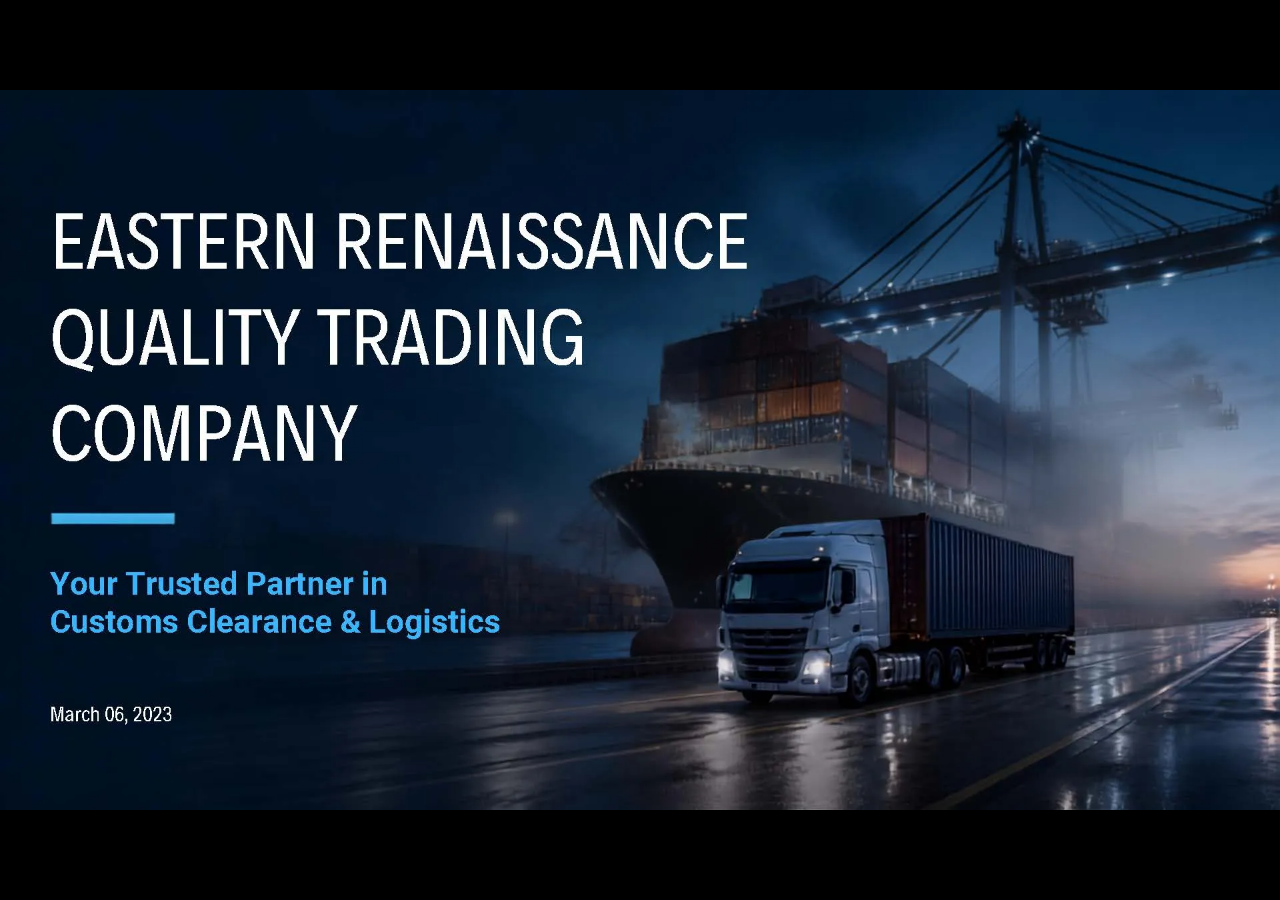
==== index.html @ b26d247f "Add files via upload" ====
<!DOCTYPE html>
<html lang="en">
<head>
    <meta charset="UTF-8">
    <meta name="viewport" content="width=device-width, initial-scale=1.0">

    <title>Eastern Renaissance Quality Trading Company</title>

    <meta
        name="description"
        content="Eastern Renaissance Quality Trading Company - Your Trusted Partner in Customs Clearance & Logistics"
    >

    <link rel="stylesheet" href="style.css">
</head>

<body>

    <main class="slideshow" id="slideshow">

        <!-- Slides -->
        <div class="slides-container">

            <img
                src="slides/slide-01.webp"
                class="slide active"
                alt="Eastern Renaissance Quality Trading Company - Company Profile"
            >

            <img
                src="slides/slide-02.webp"
                class="slide"
                alt="Company Overview"
            >

            <img
                src="slides/slide-03.webp"
                class="slide"
                alt="Our Core Services"
            >

            <img
                src="slides/slide-04.webp"
                class="slide"
                alt="Market Reach and Coverage"
            >

            <img
                src="slides/slide-05.webp"
                class="slide"
                alt="Operational Workflow"
            >

            <img
                src="slides/slide-06.webp"
                class="slide"
                alt="Why Choose Us"
            >

            <img
                src="slides/slide-07.webp"
                class="slide"
                alt="Contact and Next Steps"
            >

        </div>


        <!-- Previous Button -->
        <button
            class="nav-button prev"
            id="prevButton"
            aria-label="Previous slide"
        >
            &#10094;
        </button>


        <!-- Next Button -->
        <button
            class="nav-button next"
            id="nextButton"
            aria-label="Next slide"
        >
            &#10095;
        </button>


        <!-- Bottom Controls -->
        <div class="controls">

            <!-- Slide Counter -->
            <div class="slide-counter" id="slideCounter">
                1 / 7
            </div>

            <!-- Dots -->
            <div class="dots" id="dots">

                <button class="dot active" data-slide="0"></button>
                <button class="dot" data-slide="1"></button>
                <button class="dot" data-slide="2"></button>
                <button class="dot" data-slide="3"></button>
                <button class="dot" data-slide="4"></button>
                <button class="dot" data-slide="5"></button>
                <button class="dot" data-slide="6"></button>

            </div>

            <!-- Fullscreen -->
            <button
                class="fullscreen-button"
                id="fullscreenButton"
                aria-label="Enter fullscreen"
                title="Fullscreen"
            >
                ⛶
            </button>

        </div>

    </main>


    <script src="script.js"></script>

</body>
</html>
---- style.css ----
/* =========================================
   GENERAL
========================================= */

* {
    margin: 0;
    padding: 0;
    box-sizing: border-box;
}

html,
body {
    width: 100%;
    height: 100%;
    overflow: hidden;
    background: #000;
    font-family: Arial, Helvetica, sans-serif;
}


/* =========================================
   SLIDESHOW
========================================= */

.slideshow {
    position: relative;
    width: 100vw;
    height: 100vh;
    height: 100dvh;
    overflow: hidden;
    background: #000;
}


/* =========================================
   SLIDES CONTAINER
========================================= */

.slides-container {
    position: absolute;
    inset: 0;
    width: 100%;
    height: 100%;
}


/* =========================================
   INDIVIDUAL SLIDES
========================================= */

.slide {
    position: absolute;
    inset: 0;

    width: 100%;
    height: 100%;

    object-fit: contain;

    opacity: 0;

    transition: opacity 0.8s ease-in-out;

    pointer-events: none;

    user-select: none;
}

.slide.active {
    opacity: 1;
}


/* =========================================
   NAVIGATION BUTTONS
========================================= */

.nav-button {
    position: absolute;

    top: 50%;
    transform: translateY(-50%);

    width: 50px;
    height: 70px;

    border: none;
    border-radius: 8px;

    background: rgba(0, 0, 0, 0.35);

    color: #fff;

    font-size: 30px;

    cursor: pointer;

    z-index: 10;

    opacity: 0;

    transition:
        opacity 0.3s ease,
        background 0.3s ease,
        transform 0.2s ease;
}

.slideshow:hover .nav-button {
    opacity: 1;
}

.nav-button:hover {
    background: rgba(0, 0, 0, 0.65);
}

.nav-button:active {
    transform: translateY(-50%) scale(0.95);
}

.nav-button.prev {
    left: 20px;
}

.nav-button.next {
    right: 20px;
}


/* =========================================
   BOTTOM CONTROLS
========================================= */

.controls {
    position: absolute;

    bottom: 20px;
    left: 50%;

    transform: translateX(-50%);

    display: flex;
    align-items: center;
    gap: 18px;

    padding: 10px 16px;

    background: rgba(0, 0, 0, 0.35);

    border-radius: 30px;

    z-index: 20;

    opacity: 0;

    transition: opacity 0.3s ease;
}

.slideshow:hover .controls {
    opacity: 1;
}


/* =========================================
   SLIDE COUNTER
========================================= */

.slide-counter {
    color: #fff;

    font-size: 14px;

    white-space: nowrap;
}


/* =========================================
   DOTS
========================================= */

.dots {
    display: flex;
    align-items: center;
    gap: 7px;
}

.dot {
    width: 8px;
    height: 8px;

    padding: 0;

    border: none;
    border-radius: 50%;

    background: rgba(255, 255, 255, 0.5);

    cursor: pointer;

    transition:
        transform 0.2s ease,
        background 0.2s ease;
}

.dot:hover {
    transform: scale(1.3);
}

.dot.active {
    background: #fff;

    transform: scale(1.3);
}


/* =========================================
   FULLSCREEN BUTTON
========================================= */

.fullscreen-button {
    width: 30px;
    height: 30px;

    border: none;

    background: transparent;

    color: #fff;

    font-size: 22px;

    cursor: pointer;

    line-height: 30px;

    transition: transform 0.2s ease;
}

.fullscreen-button:hover {
    transform: scale(1.15);
}


/* =========================================
   MOBILE
========================================= */

@media (max-width: 768px) {

    .nav-button {
        width: 42px;
        height: 55px;

        font-size: 24px;
    }

    .nav-button.prev {
        left: 8px;
    }

    .nav-button.next {
        right: 8px;
    }

    .controls {
        bottom: 12px;

        gap: 12px;

        padding: 8px 12px;
    }

    .slide-counter {
        font-size: 12px;
    }

    .dot {
        width: 7px;
        height: 7px;
    }

    .fullscreen-button {
        font-size: 20px;
    }
}


/* =========================================
   SMALL MOBILE SCREENS
========================================= */

@media (max-width: 480px) {

    .controls {
        gap: 8px;
    }

    .dots {
        gap: 5px;
    }

    .nav-button {
        opacity: 0.5;
    }
}
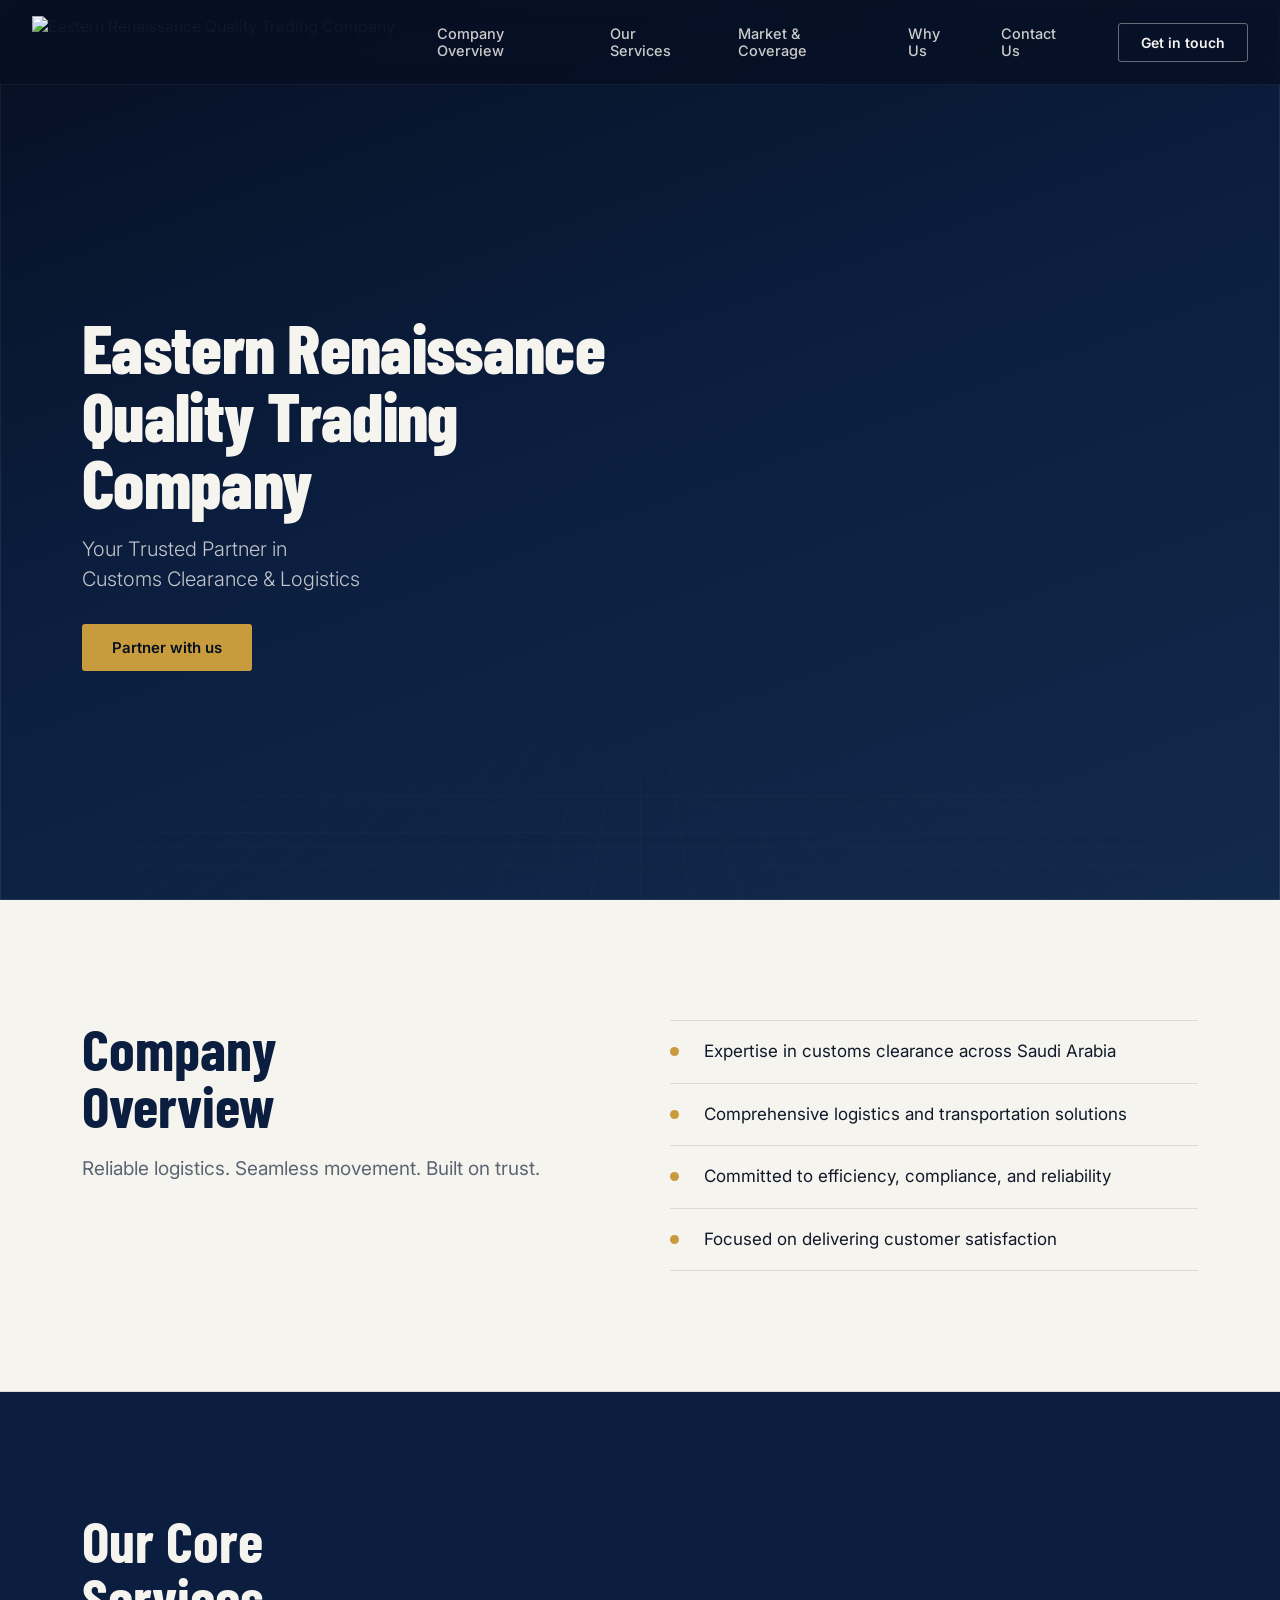
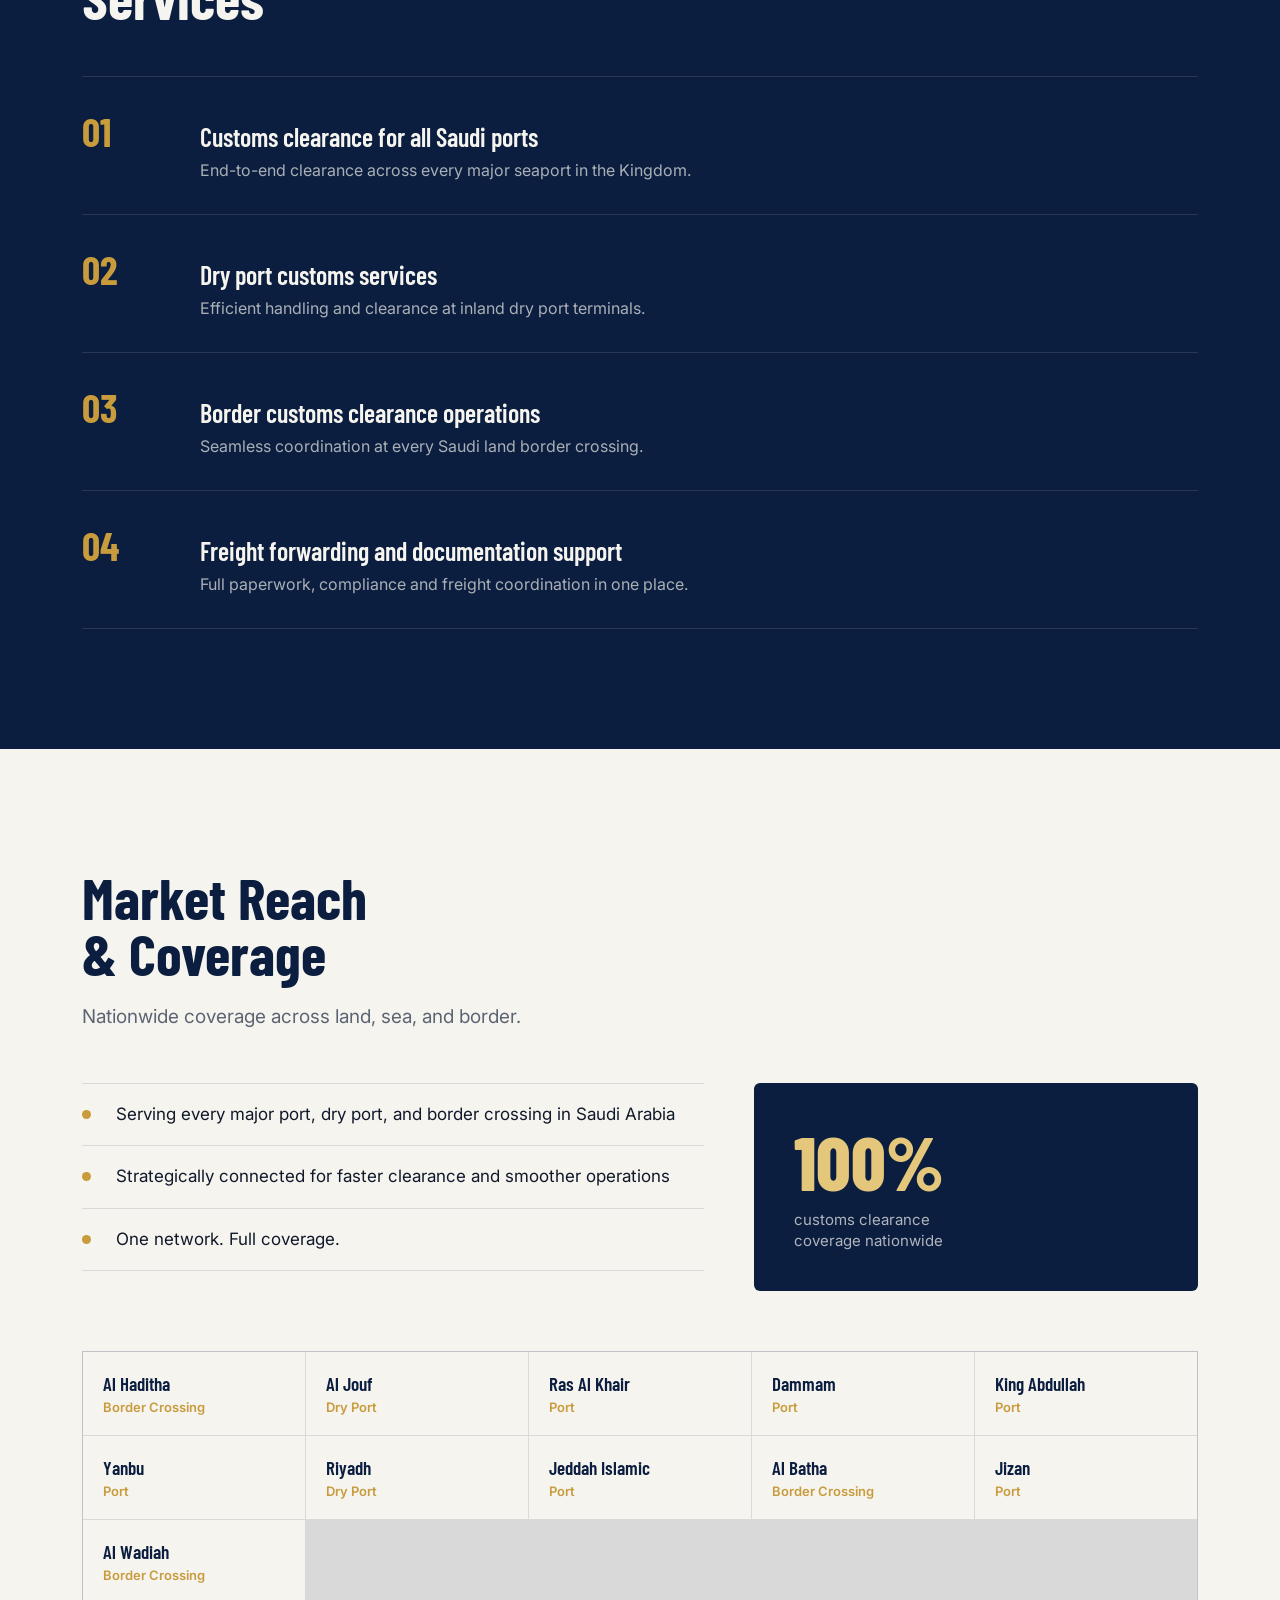
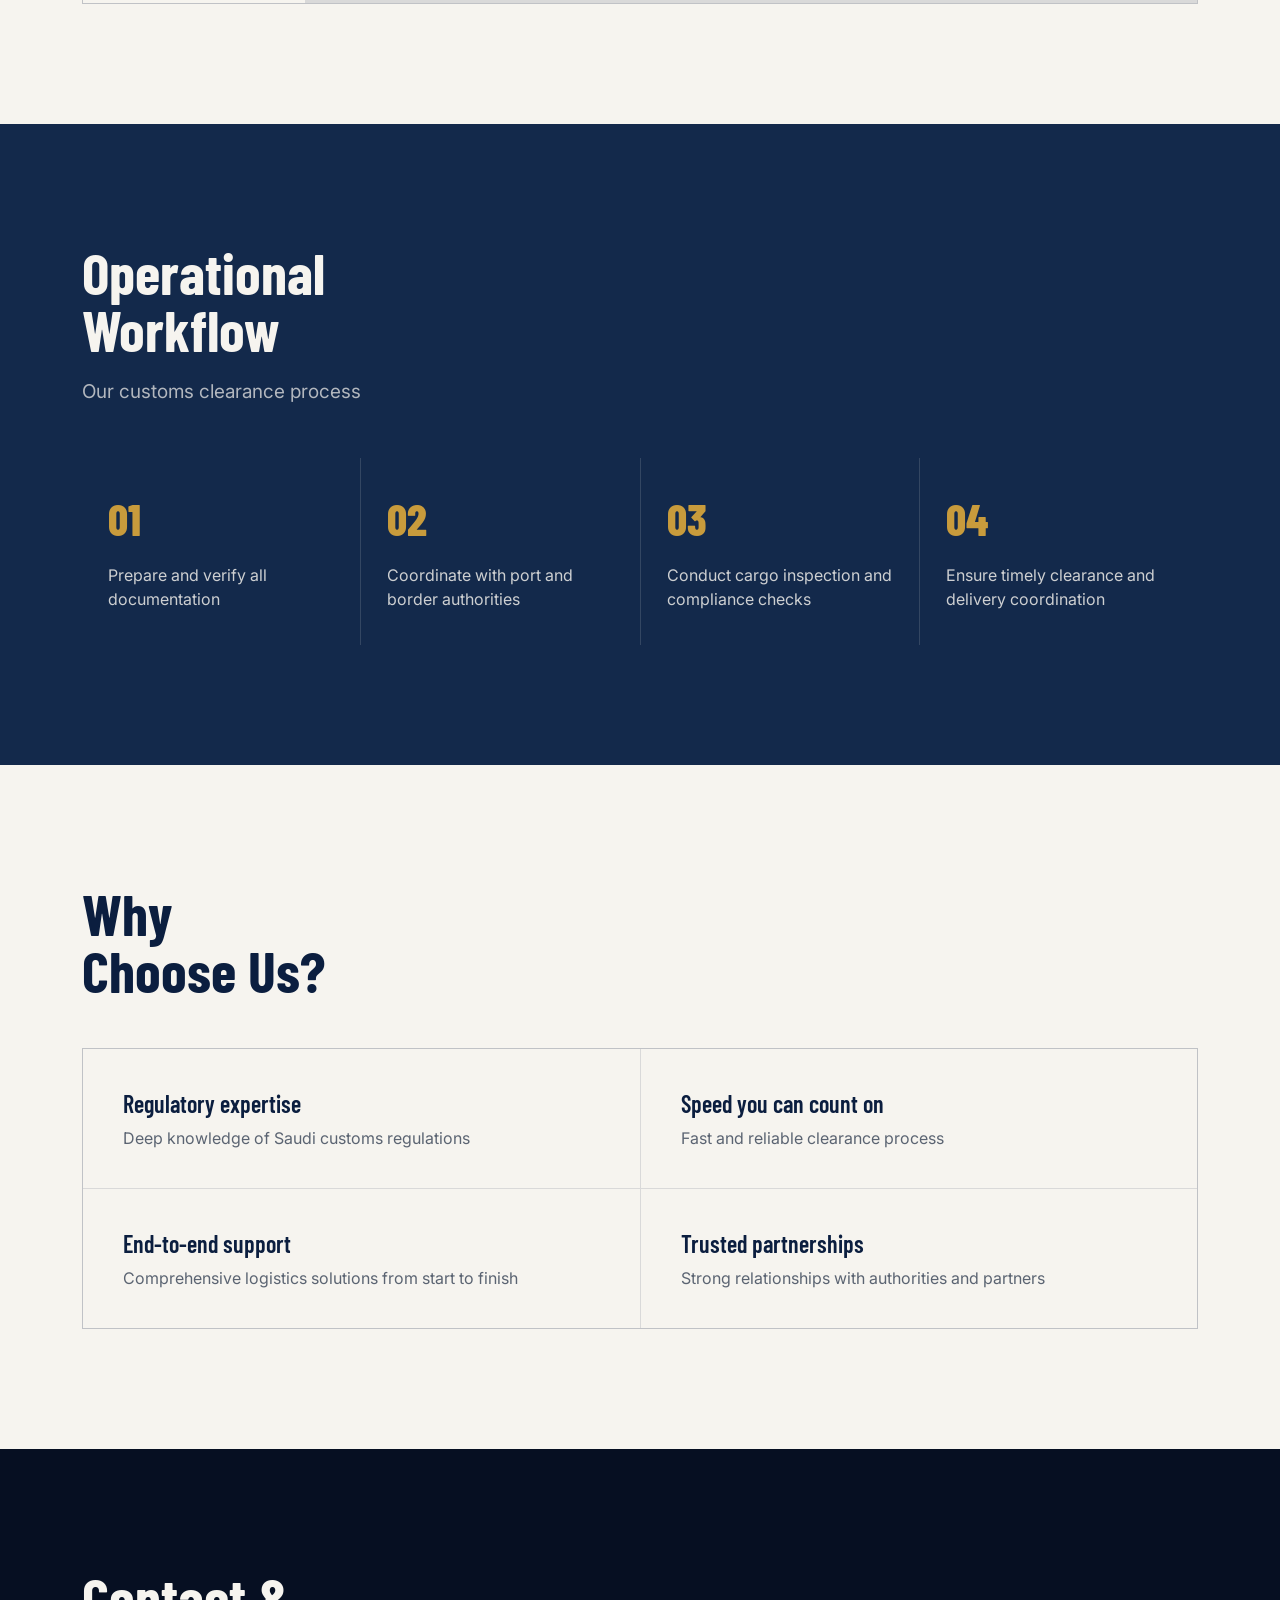
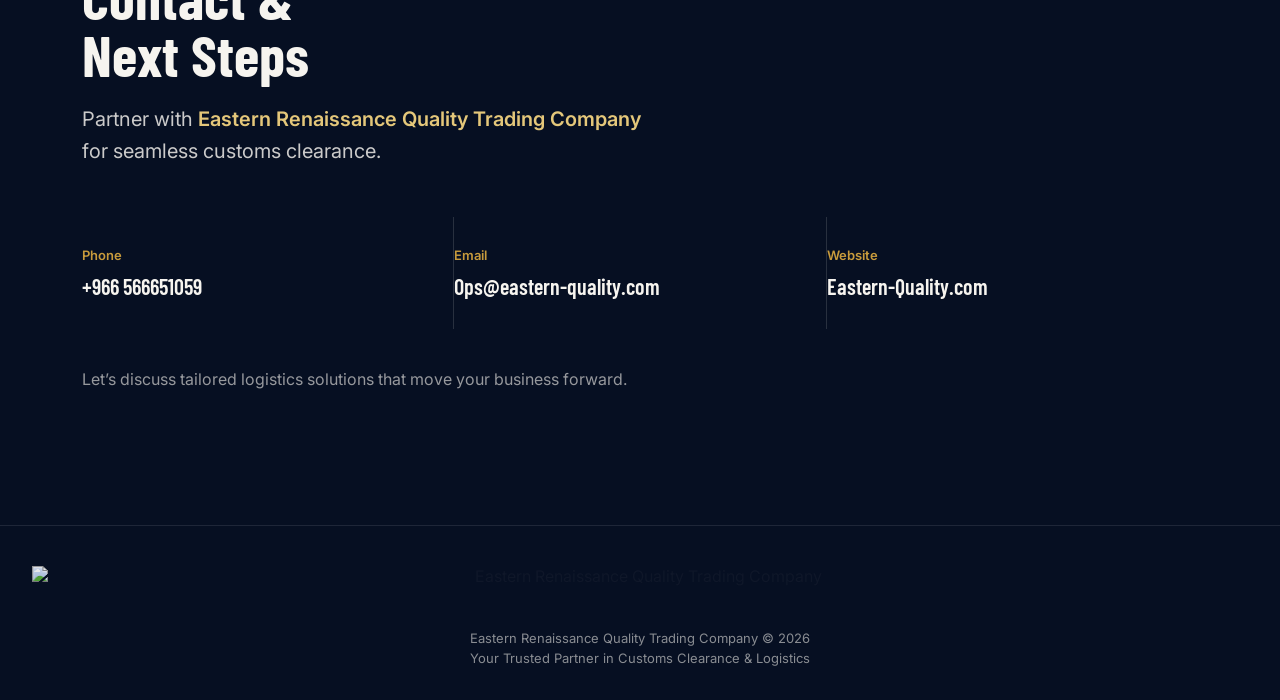
==== commit 8bae00c1: "Add files via upload" ====
--- a/index.html
+++ b/index.html
@@ -1,128 +1,260 @@
-<!DOCTYPE html>
-<html lang="en">
-<head>
-    <meta charset="UTF-8">
-    <meta name="viewport" content="width=device-width, initial-scale=1.0">
-
-    <title>Eastern Renaissance Quality Trading Company</title>
-
-    <meta
-        name="description"
-        content="Eastern Renaissance Quality Trading Company - Your Trusted Partner in Customs Clearance & Logistics"
-    >
-
-    <link rel="stylesheet" href="style.css">
-</head>
-
-<body>
-
-    <main class="slideshow" id="slideshow">
-
-        <!-- Slides -->
-        <div class="slides-container">
-
-            <img
-                src="slides/slide-01.webp"
-                class="slide active"
-                alt="Eastern Renaissance Quality Trading Company - Company Profile"
-            >
-
-            <img
-                src="slides/slide-02.webp"
-                class="slide"
-                alt="Company Overview"
-            >
-
-            <img
-                src="slides/slide-03.webp"
-                class="slide"
-                alt="Our Core Services"
-            >
-
-            <img
-                src="slides/slide-04.webp"
-                class="slide"
-                alt="Market Reach and Coverage"
-            >
-
-            <img
-                src="slides/slide-05.webp"
-                class="slide"
-                alt="Operational Workflow"
-            >
-
-            <img
-                src="slides/slide-06.webp"
-                class="slide"
-                alt="Why Choose Us"
-            >
-
-            <img
-                src="slides/slide-07.webp"
-                class="slide"
-                alt="Contact and Next Steps"
-            >
-
-        </div>
-
-
-        <!-- Previous Button -->
-        <button
-            class="nav-button prev"
-            id="prevButton"
-            aria-label="Previous slide"
-        >
-            &#10094;
-        </button>
-
-
-        <!-- Next Button -->
-        <button
-            class="nav-button next"
-            id="nextButton"
-            aria-label="Next slide"
-        >
-            &#10095;
-        </button>
-
-
-        <!-- Bottom Controls -->
-        <div class="controls">
-
-            <!-- Slide Counter -->
-            <div class="slide-counter" id="slideCounter">
-                1 / 7
-            </div>
-
-            <!-- Dots -->
-            <div class="dots" id="dots">
-
-                <button class="dot active" data-slide="0"></button>
-                <button class="dot" data-slide="1"></button>
-                <button class="dot" data-slide="2"></button>
-                <button class="dot" data-slide="3"></button>
-                <button class="dot" data-slide="4"></button>
-                <button class="dot" data-slide="5"></button>
-                <button class="dot" data-slide="6"></button>
-
-            </div>
-
-            <!-- Fullscreen -->
-            <button
-                class="fullscreen-button"
-                id="fullscreenButton"
-                aria-label="Enter fullscreen"
-                title="Fullscreen"
-            >
-                ⛶
-            </button>
-
-        </div>
-
-    </main>
-
-
-    <script src="script.js"></script>
-
-</body>
-</html>+<!DOCTYPE html>
+<html lang="en">
+<head>
+<meta charset="UTF-8">
+<meta name="viewport" content="width=device-width, initial-scale=1.0">
+<meta name="theme-color" content="#0B1E3F">
+<meta name="description" content="Eastern Renaissance Quality Trading Company - Your Trusted Partner in Customs Clearance &amp; Logistics">
+<title>Eastern Renaissance Quality Trading Company</title>
+<link rel="preconnect" href="https://fonts.googleapis.com">
+<link rel="preconnect" href="https://fonts.gstatic.com" crossorigin>
+<link href="https://fonts.googleapis.com/css2?family=Barlow+Condensed:wght@500;600;700;800;900&family=Inter:wght@300;400;500;600;700&display=swap" rel="stylesheet">
+<link rel="icon" href="assets/eq-favicon.ico" type="image/x-icon">
+<link rel="shortcut icon" href="assets/eq-favicon.ico" type="image/x-icon">
+<link rel="stylesheet" href="style.css">
+</head>
+<body>
+
+<header class="site-header" id="siteHeader">
+  <div class="header-inner">
+    <a href="#top" class="brand">
+      <img src="assets/EQ-Logo-W.png" alt="Eastern Renaissance Quality Trading Company" class="brand-logo">
+    </a>
+
+    <nav class="main-nav" id="mainNav">
+      <ul>
+        <li><a href="#overview" class="nav-link">Company Overview</a></li>
+        <li><a href="#services" class="nav-link">Our Services</a></li>
+        <li><a href="#coverage" class="nav-link">Market &amp; Coverage</a></li>
+        <li><a href="#why" class="nav-link">Why Us</a></li>
+        <li><a href="#contact" class="nav-link">Contact Us</a></li>
+      </ul>
+    </nav>
+
+    <a href="#contact" class="btn btn-ghost header-cta">Get in touch</a>
+
+    <button class="hamburger" id="hamburger" aria-label="Open menu" aria-expanded="false">
+      <span></span><span></span><span></span>
+    </button>
+  </div>
+
+  <nav class="mobile-nav" id="mobileNav">
+    <ul>
+      <li><a href="#overview" class="nav-link">Company Overview</a></li>
+      <li><a href="#services" class="nav-link">Our Services</a></li>
+      <li><a href="#coverage" class="nav-link">Market &amp; Coverage</a></li>
+      <li><a href="#why" class="nav-link">Why Us</a></li>
+      <li><a href="#contact" class="nav-link">Contact Us</a></li>
+    </ul>
+  </nav>
+</header>
+
+<main id="top">
+
+  <!-- HERO -->
+  <section class="hero" id="hero">
+    <div class="hero-bg" aria-hidden="true">
+      <img class="hero-photo" src="assets/hero-bg.jpg" alt="" />
+      <div class="hero-overlay"></div>
+      <div class="hero-grid"></div>
+    </div>
+    <div class="hero-inner reveal">
+      <h1 class="hero-title">
+        Eastern Renaissance<br>
+        Quality Trading<br>
+        Company
+      </h1>
+      <p class="hero-sub">Your Trusted Partner in<br>Customs Clearance &amp; Logistics</p>
+      <a href="#contact" class="btn btn-primary">Partner with us</a>
+    </div>
+  </section>
+
+  <!-- COMPANY OVERVIEW -->
+  <section class="section overview" id="overview">
+    <div class="section-inner">
+      <div class="overview-grid">
+        <div class="reveal">
+          <h2 class="section-title">Company<br>Overview</h2>
+          <p class="section-lead">Reliable logistics. Seamless movement. Built on trust.</p>
+        </div>
+        <ul class="check-list reveal">
+          <li>Expertise in customs clearance across Saudi Arabia</li>
+          <li>Comprehensive logistics and transportation solutions</li>
+          <li>Committed to efficiency, compliance, and reliability</li>
+          <li>Focused on delivering customer satisfaction</li>
+        </ul>
+      </div>
+    </div>
+  </section>
+
+  <!-- SERVICES -->
+  <section class="section services" id="services">
+    <div class="section-inner">
+      <h2 class="section-title reveal">Our Core<br>Services</h2>
+
+      <div class="service-list">
+        <div class="service-row reveal">
+          <span class="service-index">01</span>
+          <div class="service-copy">
+            <h3>Customs clearance for all Saudi ports</h3>
+            <p>End-to-end clearance across every major seaport in the Kingdom.</p>
+          </div>
+        </div>
+        <div class="service-row reveal">
+          <span class="service-index">02</span>
+          <div class="service-copy">
+            <h3>Dry port customs services</h3>
+            <p>Efficient handling and clearance at inland dry port terminals.</p>
+          </div>
+        </div>
+        <div class="service-row reveal">
+          <span class="service-index">03</span>
+          <div class="service-copy">
+            <h3>Border customs clearance operations</h3>
+            <p>Seamless coordination at every Saudi land border crossing.</p>
+          </div>
+        </div>
+        <div class="service-row reveal">
+          <span class="service-index">04</span>
+          <div class="service-copy">
+            <h3>Freight forwarding and documentation support</h3>
+            <p>Full paperwork, compliance and freight coordination in one place.</p>
+          </div>
+        </div>
+      </div>
+    </div>
+  </section>
+
+  <!-- MARKET & COVERAGE -->
+  <section class="section coverage" id="coverage">
+    <div class="section-inner">
+      <div class="coverage-top reveal">
+        <h2 class="section-title">Market Reach<br>&amp; Coverage</h2>
+        <p class="section-lead">Nationwide coverage across land, sea, and border.</p>
+      </div>
+
+      <div class="coverage-grid">
+        <ul class="check-list reveal">
+          <li>Serving every major port, dry port, and border crossing in Saudi Arabia</li>
+          <li>Strategically connected for faster clearance and smoother operations</li>
+          <li>One network. Full coverage.</li>
+        </ul>
+
+        <div class="coverage-stat reveal">
+          <span class="stat-number">100%</span>
+          <span class="stat-label">customs clearance<br>coverage nationwide</span>
+        </div>
+      </div>
+
+      <div class="location-grid reveal">
+        <div class="location"><span class="location-name">Al Haditha</span><span class="location-type">Border Crossing</span></div>
+        <div class="location"><span class="location-name">Al Jouf</span><span class="location-type">Dry Port</span></div>
+        <div class="location"><span class="location-name">Ras Al Khair</span><span class="location-type">Port</span></div>
+        <div class="location"><span class="location-name">Dammam</span><span class="location-type">Port</span></div>
+        <div class="location"><span class="location-name">King Abdullah</span><span class="location-type">Port</span></div>
+        <div class="location"><span class="location-name">Yanbu</span><span class="location-type">Port</span></div>
+        <div class="location"><span class="location-name">Riyadh</span><span class="location-type">Dry Port</span></div>
+        <div class="location"><span class="location-name">Jeddah Islamic</span><span class="location-type">Port</span></div>
+        <div class="location"><span class="location-name">Al Batha</span><span class="location-type">Border Crossing</span></div>
+        <div class="location"><span class="location-name">Jizan</span><span class="location-type">Port</span></div>
+        <div class="location"><span class="location-name">Al Wadiah</span><span class="location-type">Border Crossing</span></div>
+      </div>
+    </div>
+  </section>
+
+  <!-- OPERATIONAL WORKFLOW -->
+  <section class="section workflow" id="workflow">
+    <div class="section-inner">
+      <h2 class="section-title reveal">Operational<br>Workflow</h2>
+      <p class="section-lead reveal">Our customs clearance process</p>
+
+      <div class="workflow-grid">
+        <div class="workflow-step reveal">
+          <span class="workflow-index">01</span>
+          <p>Prepare and verify all documentation</p>
+        </div>
+        <div class="workflow-step reveal">
+          <span class="workflow-index">02</span>
+          <p>Coordinate with port and border authorities</p>
+        </div>
+        <div class="workflow-step reveal">
+          <span class="workflow-index">03</span>
+          <p>Conduct cargo inspection and compliance checks</p>
+        </div>
+        <div class="workflow-step reveal">
+          <span class="workflow-index">04</span>
+          <p>Ensure timely clearance and delivery coordination</p>
+        </div>
+      </div>
+    </div>
+  </section>
+
+  <!-- WHY US -->
+  <section class="section why" id="why">
+    <div class="section-inner">
+      <h2 class="section-title reveal">Why<br>Choose Us?</h2>
+
+      <div class="why-grid">
+        <div class="why-item reveal">
+          <h3>Regulatory expertise</h3>
+          <p>Deep knowledge of Saudi customs regulations</p>
+        </div>
+        <div class="why-item reveal">
+          <h3>Speed you can count on</h3>
+          <p>Fast and reliable clearance process</p>
+        </div>
+        <div class="why-item reveal">
+          <h3>End-to-end support</h3>
+          <p>Comprehensive logistics solutions from start to finish</p>
+        </div>
+        <div class="why-item reveal">
+          <h3>Trusted partnerships</h3>
+          <p>Strong relationships with authorities and partners</p>
+        </div>
+      </div>
+    </div>
+  </section>
+
+  <!-- CONTACT -->
+  <section class="section contact" id="contact">
+    <div class="section-inner">
+      <h2 class="section-title reveal">Contact &amp;<br>Next Steps</h2>
+      <p class="contact-lead reveal">Partner with <strong>Eastern Renaissance Quality Trading Company</strong> for seamless customs clearance.</p>
+
+      <div class="contact-grid reveal">
+        <div class="contact-item">
+          <span class="contact-label">Phone</span>
+          <a href="tel:+966566651059">+966 566651059</a>
+        </div>
+        <div class="contact-item">
+          <span class="contact-label">Email</span>
+          <a href="mailto:Ops@eastern-quality.com">Ops@eastern-quality.com</a>
+        </div>
+        <div class="contact-item">
+          <span class="contact-label">Website</span>
+          <a href="https://eastern-quality.com/" target="_blank" rel="noopener">Eastern-Quality.com</a>
+        </div>
+      </div>
+
+      <p class="contact-note reveal">Let&rsquo;s discuss tailored logistics solutions that move your business forward.</p>
+    </div>
+  </section>
+
+</main>
+
+<footer class="site-footer">
+  <img src="assets/EQ-Logo-W.png" alt="Eastern Renaissance Quality Trading Company" class="footer-logo">
+  <p>Eastern Renaissance Quality Trading Company &copy; 2026</p>
+  <p class="footer-sub">Your Trusted Partner in Customs Clearance &amp; Logistics</p>
+</footer>
+
+<button class="back-to-top" id="backToTop" aria-label="Back to top">
+  <svg viewBox="0 0 24 24" width="20" height="20" fill="none" stroke="currentColor" stroke-width="2.4" stroke-linecap="round" stroke-linejoin="round">
+    <line x1="12" y1="19" x2="12" y2="5"></line>
+    <polyline points="6 11 12 5 18 11"></polyline>
+  </svg>
+</button>
+
+<script src="script.js"></script>
+</body>
+</html>
--- a/style.css
+++ b/style.css
@@ -1,304 +1,654 @@
-/* =========================================
-   GENERAL
-========================================= */
-
-* {
-    margin: 0;
-    padding: 0;
-    box-sizing: border-box;
-}
-
-html,
-body {
-    width: 100%;
-    height: 100%;
-    overflow: hidden;
-    background: #000;
-    font-family: Arial, Helvetica, sans-serif;
-}
-
-
-/* =========================================
-   SLIDESHOW
-========================================= */
-
-.slideshow {
-    position: relative;
-    width: 100vw;
-    height: 100vh;
-    height: 100dvh;
-    overflow: hidden;
-    background: #000;
-}
-
-
-/* =========================================
-   SLIDES CONTAINER
-========================================= */
-
-.slides-container {
-    position: absolute;
-    inset: 0;
-    width: 100%;
-    height: 100%;
-}
-
-
-/* =========================================
-   INDIVIDUAL SLIDES
-========================================= */
-
-.slide {
-    position: absolute;
-    inset: 0;
-
-    width: 100%;
-    height: 100%;
-
-    object-fit: contain;
-
-    opacity: 0;
-
-    transition: opacity 0.8s ease-in-out;
-
-    pointer-events: none;
-
-    user-select: none;
-}
-
-.slide.active {
-    opacity: 1;
-}
-
-
-/* =========================================
-   NAVIGATION BUTTONS
-========================================= */
-
-.nav-button {
-    position: absolute;
-
-    top: 50%;
-    transform: translateY(-50%);
-
-    width: 50px;
-    height: 70px;
-
-    border: none;
-    border-radius: 8px;
-
-    background: rgba(0, 0, 0, 0.35);
-
-    color: #fff;
-
-    font-size: 30px;
-
-    cursor: pointer;
-
-    z-index: 10;
-
-    opacity: 0;
-
-    transition:
-        opacity 0.3s ease,
-        background 0.3s ease,
-        transform 0.2s ease;
-}
-
-.slideshow:hover .nav-button {
-    opacity: 1;
-}
-
-.nav-button:hover {
-    background: rgba(0, 0, 0, 0.65);
-}
-
-.nav-button:active {
-    transform: translateY(-50%) scale(0.95);
-}
-
-.nav-button.prev {
-    left: 20px;
-}
-
-.nav-button.next {
-    right: 20px;
-}
-
-
-/* =========================================
-   BOTTOM CONTROLS
-========================================= */
-
-.controls {
-    position: absolute;
-
-    bottom: 20px;
-    left: 50%;
-
-    transform: translateX(-50%);
-
-    display: flex;
-    align-items: center;
-    gap: 18px;
-
-    padding: 10px 16px;
-
-    background: rgba(0, 0, 0, 0.35);
-
-    border-radius: 30px;
-
-    z-index: 20;
-
-    opacity: 0;
-
-    transition: opacity 0.3s ease;
-}
-
-.slideshow:hover .controls {
-    opacity: 1;
-}
-
-
-/* =========================================
-   SLIDE COUNTER
-========================================= */
-
-.slide-counter {
-    color: #fff;
-
-    font-size: 14px;
-
-    white-space: nowrap;
-}
-
-
-/* =========================================
-   DOTS
-========================================= */
-
-.dots {
-    display: flex;
-    align-items: center;
-    gap: 7px;
-}
-
-.dot {
-    width: 8px;
-    height: 8px;
-
-    padding: 0;
-
-    border: none;
-    border-radius: 50%;
-
-    background: rgba(255, 255, 255, 0.5);
-
-    cursor: pointer;
-
-    transition:
-        transform 0.2s ease,
-        background 0.2s ease;
-}
-
-.dot:hover {
-    transform: scale(1.3);
-}
-
-.dot.active {
-    background: #fff;
-
-    transform: scale(1.3);
-}
-
-
-/* =========================================
-   FULLSCREEN BUTTON
-========================================= */
-
-.fullscreen-button {
-    width: 30px;
-    height: 30px;
-
-    border: none;
-
-    background: transparent;
-
-    color: #fff;
-
-    font-size: 22px;
-
-    cursor: pointer;
-
-    line-height: 30px;
-
-    transition: transform 0.2s ease;
-}
-
-.fullscreen-button:hover {
-    transform: scale(1.15);
-}
-
-
-/* =========================================
-   MOBILE
-========================================= */
-
-@media (max-width: 768px) {
-
-    .nav-button {
-        width: 42px;
-        height: 55px;
-
-        font-size: 24px;
-    }
-
-    .nav-button.prev {
-        left: 8px;
-    }
-
-    .nav-button.next {
-        right: 8px;
-    }
-
-    .controls {
-        bottom: 12px;
-
-        gap: 12px;
-
-        padding: 8px 12px;
-    }
-
-    .slide-counter {
-        font-size: 12px;
-    }
-
-    .dot {
-        width: 7px;
-        height: 7px;
-    }
-
-    .fullscreen-button {
-        font-size: 20px;
-    }
-}
-
-
-/* =========================================
-   SMALL MOBILE SCREENS
-========================================= */
-
-@media (max-width: 480px) {
-
-    .controls {
-        gap: 8px;
-    }
-
-    .dots {
-        gap: 5px;
-    }
-
-    .nav-button {
-        opacity: 0.5;
-    }
-}+/* ============================================
+   Eastern Renaissance Quality Trading Company
+   ============================================ */
+
+:root {
+  --navy-950: #060f22;
+  --navy-900: #0B1E3F;
+  --navy-800: #13294B;
+  --navy-700: #1C3A63;
+  --gold: #C89B3C;
+  --gold-light: #E4C77A;
+  --paper: #F6F4EF;
+  --paper-dim: #ECE8DE;
+  --ink: #10182A;
+  --ink-soft: #5B6472;
+  --line: rgba(11, 30, 63, 0.12);
+
+  --font-display: 'Barlow Condensed', sans-serif;
+  --font-body: 'Inter', sans-serif;
+
+  --header-h: 84px;
+}
+
+* { box-sizing: border-box; }
+html { scroll-behavior: smooth; }
+
+body {
+  margin: 0;
+  font-family: var(--font-body);
+  color: var(--ink);
+  background: var(--paper);
+  -webkit-font-smoothing: antialiased;
+}
+
+img { max-width: 100%; display: block; }
+a { text-decoration: none; color: inherit; }
+ul { margin: 0; padding: 0; list-style: none; }
+
+.section-inner {
+  max-width: 1180px;
+  margin: 0 auto;
+  padding: 0 32px;
+}
+
+/* ---------- Buttons ---------- */
+.btn {
+  display: inline-flex;
+  align-items: center;
+  gap: 8px;
+  padding: 14px 30px;
+  font-family: var(--font-body);
+  font-weight: 600;
+  font-size: 15px;
+  border-radius: 3px;
+  transition: transform .25s ease, background .25s ease, color .25s ease, box-shadow .25s ease;
+}
+
+.btn-primary {
+  background: var(--gold);
+  color: var(--navy-950);
+}
+.btn-primary:hover {
+  background: var(--gold-light);
+  transform: translateY(-2px);
+  box-shadow: 0 10px 24px rgba(200, 155, 60, .35);
+}
+
+.btn-ghost {
+  border: 1px solid rgba(246, 244, 239, .4);
+  color: var(--paper);
+  padding: 10px 22px;
+  font-size: 14px;
+}
+.btn-ghost:hover {
+  border-color: var(--gold);
+  color: var(--gold-light);
+}
+
+/* ---------- Header ---------- */
+.site-header {
+  position: fixed;
+  top: 0;
+  left: 0;
+  right: 0;
+  z-index: 1000;
+  background: rgba(6, 15, 34, 0.72);
+  backdrop-filter: blur(14px);
+  -webkit-backdrop-filter: blur(14px);
+  border-bottom: 1px solid rgba(255, 255, 255, 0.06);
+  transition: background .3s ease, border-color .3s ease;
+}
+
+.site-header.solid {
+  background: rgba(6, 15, 34, 0.94);
+}
+
+.header-inner {
+  max-width: 1280px;
+  margin: 0 auto;
+  height: var(--header-h);
+  padding: 0 32px;
+  display: flex;
+  align-items: center;
+  justify-content: space-between;
+  gap: 24px;
+}
+
+.brand {
+  display: flex;
+  align-items: center;
+  white-space: nowrap;
+  flex-shrink: 0;
+}
+
+.brand-logo {
+  height: 52px;
+  width: auto;
+  display: block;
+  transition: opacity .25s ease;
+}
+.brand:hover .brand-logo { opacity: .85; }
+
+.hero-icon {
+  height: clamp(150px, 22vw, 288px);
+  width: auto;
+  margin: 0 0 20px;
+}
+
+.main-nav {
+  flex: 1;
+  display: flex;
+  justify-content: center;
+}
+
+.main-nav ul {
+  display: flex;
+  gap: 4px;
+}
+
+.main-nav .nav-link {
+  position: relative;
+  display: inline-block;
+  padding: 10px 18px;
+  font-size: 14.5px;
+  font-weight: 500;
+  color: rgba(246, 244, 239, .82);
+  border-radius: 4px;
+  transition: color .25s ease, background .25s ease;
+}
+
+.main-nav .nav-link::after {
+  content: "";
+  position: absolute;
+  left: 18px;
+  right: 18px;
+  bottom: 6px;
+  height: 1px;
+  background: var(--gold);
+  transform: scaleX(0);
+  transform-origin: left;
+  transition: transform .3s ease;
+}
+
+.main-nav .nav-link:hover {
+  color: var(--paper);
+  background: rgba(255, 255, 255, .06);
+}
+.main-nav .nav-link:hover::after { transform: scaleX(1); }
+
+.main-nav .nav-link.active {
+  color: var(--gold-light);
+}
+
+.header-cta { flex-shrink: 0; }
+
+/* Hamburger */
+.hamburger {
+  display: none;
+  flex-direction: column;
+  justify-content: center;
+  gap: 5px;
+  width: 40px;
+  height: 40px;
+  background: none;
+  border: none;
+  cursor: pointer;
+  padding: 0;
+}
+.hamburger span {
+  display: block;
+  width: 24px;
+  height: 2px;
+  background: var(--paper);
+  transition: transform .3s ease, opacity .3s ease;
+  margin: 0 auto;
+}
+.hamburger.open span:nth-child(1) { transform: translateY(7px) rotate(45deg); }
+.hamburger.open span:nth-child(2) { opacity: 0; }
+.hamburger.open span:nth-child(3) { transform: translateY(-7px) rotate(-45deg); }
+
+.mobile-nav {
+  display: none;
+  max-height: 0;
+  overflow: hidden;
+  background: rgba(6, 15, 34, 0.98);
+  transition: max-height .35s ease;
+}
+.mobile-nav.open { max-height: 400px; }
+.mobile-nav ul { padding: 8px 24px 20px; }
+.mobile-nav .nav-link {
+  display: block;
+  padding: 14px 4px;
+  font-size: 16px;
+  color: var(--paper);
+  border-bottom: 1px solid rgba(255,255,255,.08);
+}
+
+/* ---------- Hero ---------- */
+.hero {
+  position: relative;
+  min-height: 100vh;
+  display: flex;
+  align-items: center;
+  background: linear-gradient(160deg, var(--navy-950) 0%, var(--navy-900) 55%, var(--navy-800) 100%);
+  overflow: hidden;
+  padding-top: var(--header-h);
+}
+
+.hero-bg { position: absolute; inset: 0; }
+
+.hero-photo {
+  position: absolute;
+  inset: 0;
+  width: 100%;
+  height: 100%;
+  object-fit: cover;
+  object-position: center;
+}
+
+.hero-overlay {
+  position: absolute;
+  inset: 0;
+  background:
+    linear-gradient(160deg, rgba(6,15,34,.94) 0%, rgba(11,30,63,.90) 45%, rgba(19,41,75,.88) 100%);
+}
+
+.hero-grid {
+  opacity: .4;
+  position: absolute;
+  inset: -10%;
+  background-image:
+    linear-gradient(rgba(200,155,60,.08) 1px, transparent 1px),
+    linear-gradient(90deg, rgba(200,155,60,.08) 1px, transparent 1px);
+  background-size: 64px 64px;
+  transform: perspective(600px) rotateX(55deg);
+  transform-origin: bottom;
+}
+
+.hero-inner {
+  position: relative;
+  z-index: 2;
+  max-width: 1180px;
+  margin: 0 auto;
+  padding: 48px 32px;
+  width: 100%;
+}
+
+.hero-title {
+  font-family: var(--font-display);
+  font-weight: 800;
+  font-size: clamp(34px, 5.4vw, 72px);
+  line-height: .98;
+  color: var(--paper);
+  margin: 0 0 18px;
+  letter-spacing: -.01em;
+}
+
+.hero-sub {
+  font-family: var(--font-body);
+  font-weight: 300;
+  font-size: clamp(16px, 1.7vw, 20px);
+  line-height: 1.5;
+  color: rgba(246,244,239,.78);
+  max-width: 460px;
+  margin: 0 0 30px;
+}
+
+/* ---------- Section basics ---------- */
+.section { padding: 120px 0; }
+.section-title {
+  font-family: var(--font-display);
+  font-weight: 700;
+  font-size: clamp(38px, 5vw, 58px);
+  line-height: .98;
+  color: var(--navy-900);
+  margin: 0 0 20px;
+}
+.section-lead {
+  font-size: 19px;
+  color: var(--ink-soft);
+  max-width: 480px;
+  line-height: 1.6;
+}
+
+/* ---------- Overview ---------- */
+.overview { background: var(--paper); border-bottom: 1px solid var(--line); }
+.overview-grid {
+  display: grid;
+  grid-template-columns: 1fr 1fr;
+  gap: 60px;
+  align-items: start;
+}
+
+.check-list li {
+  position: relative;
+  padding: 18px 0 18px 34px;
+  font-size: 17px;
+  line-height: 1.5;
+  border-top: 1px solid var(--line);
+  color: var(--ink);
+}
+.check-list li:last-child { border-bottom: 1px solid var(--line); }
+.check-list li::before {
+  content: "";
+  position: absolute;
+  left: 0;
+  top: 26px;
+  width: 9px;
+  height: 9px;
+  background: var(--gold);
+  border-radius: 50%;
+}
+
+/* ---------- Services ---------- */
+.services { background: var(--navy-900); }
+.services .section-title { color: var(--paper); }
+
+.service-list { margin-top: 50px; }
+.service-row {
+  display: grid;
+  grid-template-columns: 90px 1fr;
+  gap: 28px;
+  padding: 34px 0;
+  border-top: 1px solid rgba(246,244,239,.12);
+  align-items: baseline;
+}
+.service-row:last-child { border-bottom: 1px solid rgba(246,244,239,.12); }
+
+.service-index {
+  font-family: var(--font-display);
+  font-weight: 700;
+  font-size: 40px;
+  color: var(--gold);
+  line-height: 1;
+}
+
+.service-copy h3 {
+  font-family: var(--font-display);
+  font-weight: 600;
+  font-size: 26px;
+  color: var(--paper);
+  margin: 0 0 8px;
+}
+.service-copy p {
+  font-size: 16px;
+  color: rgba(246,244,239,.68);
+  margin: 0;
+  max-width: 560px;
+}
+
+/* ---------- Coverage ---------- */
+.coverage { background: var(--paper); }
+.coverage-top { margin-bottom: 50px; }
+
+.coverage-grid {
+  display: grid;
+  grid-template-columns: 1.4fr 1fr;
+  gap: 50px;
+  margin-bottom: 60px;
+}
+
+.coverage-stat {
+  background: var(--navy-900);
+  border-radius: 6px;
+  padding: 40px;
+  display: flex;
+  flex-direction: column;
+  justify-content: center;
+}
+.stat-number {
+  font-family: var(--font-display);
+  font-weight: 800;
+  font-size: 76px;
+  color: var(--gold-light);
+  line-height: 1;
+}
+.stat-label {
+  font-size: 15px;
+  color: rgba(246,244,239,.7);
+  margin-top: 10px;
+  line-height: 1.4;
+}
+
+.location-grid {
+  display: grid;
+  grid-template-columns: repeat(auto-fill, minmax(190px, 1fr));
+  gap: 1px;
+  background: var(--line);
+  border: 1px solid var(--line);
+}
+.location {
+  background: var(--paper);
+  padding: 20px 20px;
+  display: flex;
+  flex-direction: column;
+  gap: 4px;
+  transition: background .25s ease;
+}
+.location:hover { background: var(--paper-dim); }
+.location-name {
+  font-family: var(--font-display);
+  font-weight: 600;
+  font-size: 19px;
+  color: var(--navy-900);
+}
+.location-type {
+  font-size: 13px;
+  color: var(--gold);
+  font-weight: 600;
+}
+
+/* ---------- Workflow ---------- */
+.workflow { background: var(--navy-800); }
+.workflow .section-title, .workflow .section-lead { color: var(--paper); }
+.workflow .section-lead { color: rgba(246,244,239,.7); }
+
+.workflow-grid {
+  margin-top: 50px;
+  display: grid;
+  grid-template-columns: repeat(4, 1fr);
+  gap: 1px;
+  background: rgba(246,244,239,.14);
+}
+.workflow-step {
+  background: var(--navy-800);
+  padding: 34px 26px;
+}
+.workflow-index {
+  display: block;
+  font-family: var(--font-display);
+  font-weight: 800;
+  font-size: 44px;
+  color: var(--gold);
+  margin-bottom: 18px;
+}
+.workflow-step p {
+  font-size: 16px;
+  color: rgba(246,244,239,.82);
+  line-height: 1.5;
+  margin: 0;
+}
+
+/* ---------- Why Us ---------- */
+.why { background: var(--paper); }
+.why-grid {
+  margin-top: 50px;
+  display: grid;
+  grid-template-columns: repeat(2, 1fr);
+  gap: 1px;
+  background: var(--line);
+  border: 1px solid var(--line);
+}
+.why-item {
+  background: var(--paper);
+  padding: 40px;
+}
+.why-item h3 {
+  font-family: var(--font-display);
+  font-weight: 600;
+  font-size: 24px;
+  color: var(--navy-900);
+  margin: 0 0 10px;
+}
+.why-item p {
+  font-size: 16px;
+  color: var(--ink-soft);
+  margin: 0;
+}
+
+/* ---------- Contact ---------- */
+.contact { background: var(--navy-950); }
+.contact .section-title { color: var(--paper); }
+.contact-lead {
+  font-size: 20px;
+  color: rgba(246,244,239,.82);
+  max-width: 560px;
+  line-height: 1.6;
+  margin: 0 0 50px;
+}
+.contact-lead strong { color: var(--gold-light); font-weight: 600; }
+
+.contact-grid {
+  display: grid;
+  grid-template-columns: repeat(3, 1fr);
+  gap: 1px;
+  background: rgba(246,244,239,.14);
+  margin-bottom: 40px;
+}
+.contact-item {
+  background: var(--navy-950);
+  padding: 30px 6px 30px 0;
+  display: flex;
+  flex-direction: column;
+  gap: 10px;
+}
+.contact-label {
+  font-size: 13px;
+  color: var(--gold);
+  font-weight: 600;
+}
+.contact-item a {
+  font-family: var(--font-display);
+  font-weight: 600;
+  font-size: 22px;
+  color: var(--paper);
+  transition: color .25s ease;
+}
+.contact-item a:hover { color: var(--gold-light); }
+
+.contact-note {
+  font-size: 16px;
+  color: rgba(246,244,239,.6);
+}
+
+/* ---------- Footer ---------- */
+.site-footer {
+  background: var(--navy-950);
+  border-top: 1px solid rgba(246,244,239,.1);
+  padding: 40px 32px 30px;
+  text-align: center;
+}
+.footer-logo {
+  height: 46px;
+  width: auto;
+  margin: 0 auto 18px;
+  opacity: .9;
+}
+.site-footer p {
+  margin: 4px 0;
+  font-size: 13px;
+  color: rgba(246,244,239,.55);
+}
+
+/* ---------- Back to top button ---------- */
+.back-to-top {
+  position: fixed;
+  right: 26px;
+  bottom: 26px;
+  z-index: 900;
+  width: 50px;
+  height: 50px;
+  border-radius: 50%;
+  border: 1px solid rgba(200, 155, 60, .35);
+  background: rgba(6, 15, 34, .88);
+  backdrop-filter: blur(8px);
+  -webkit-backdrop-filter: blur(8px);
+  color: var(--gold-light);
+  display: flex;
+  align-items: center;
+  justify-content: center;
+  cursor: pointer;
+  opacity: 0;
+  visibility: hidden;
+  transform: translateY(16px);
+  transition: opacity .3s ease, transform .3s ease, visibility .3s ease, background .25s ease, border-color .25s ease;
+}
+
+.back-to-top.visible {
+  opacity: 1;
+  visibility: visible;
+  transform: translateY(0);
+}
+
+.back-to-top:hover {
+  background: var(--gold);
+  border-color: var(--gold);
+  color: var(--navy-950);
+  transform: translateY(-4px);
+}
+
+.back-to-top:focus-visible {
+  outline: 2px solid var(--gold-light);
+  outline-offset: 3px;
+}
+
+@media (max-width: 560px) {
+  .back-to-top {
+    right: 16px;
+    bottom: 16px;
+    width: 44px;
+    height: 44px;
+  }
+}
+
+/* ---------- Reveal animation ---------- */
+.reveal {
+  opacity: 0;
+  transform: translateY(28px);
+  transition: opacity .7s ease, transform .7s ease;
+}
+.reveal.in-view {
+  opacity: 1;
+  transform: translateY(0);
+}
+
+@media (prefers-reduced-motion: reduce) {
+  .reveal { opacity: 1; transform: none; transition: none; }
+  html { scroll-behavior: auto; }
+}
+
+/* ============================================
+   Responsive
+   ============================================ */
+@media (max-width: 1024px) {
+  .overview-grid { grid-template-columns: 1fr; gap: 36px; }
+  .coverage-grid { grid-template-columns: 1fr; }
+  .workflow-grid { grid-template-columns: repeat(2, 1fr); }
+  .why-grid { grid-template-columns: 1fr; }
+  .contact-grid { grid-template-columns: 1fr; }
+  .contact-item { padding: 24px 0; border-bottom: 1px solid rgba(246,244,239,.14); }
+}
+
+@media (max-width: 860px) {
+  .main-nav, .header-cta { display: none; }
+  .hamburger { display: flex; }
+  .mobile-nav { display: block; }
+  .header-inner { padding: 0 20px; }
+  .section-inner { padding: 0 22px; }
+  .section { padding: 84px 0; }
+  .hero-inner { padding: 60px 22px; }
+  .service-row { grid-template-columns: 56px 1fr; gap: 16px; }
+  .service-index { font-size: 30px; }
+}
+
+@media (max-width: 560px) {
+  :root { --header-h: 68px; }
+  .brand-logo { height: 40px; }
+  .footer-logo { height: 34px; }
+  .hero-title { font-size: clamp(30px, 9vw, 44px); }
+  .location-grid { grid-template-columns: repeat(2, 1fr); }
+  .location { padding: 16px; }
+  .workflow-grid { grid-template-columns: 1fr; }
+  .btn-primary { width: 100%; justify-content: center; }
+}
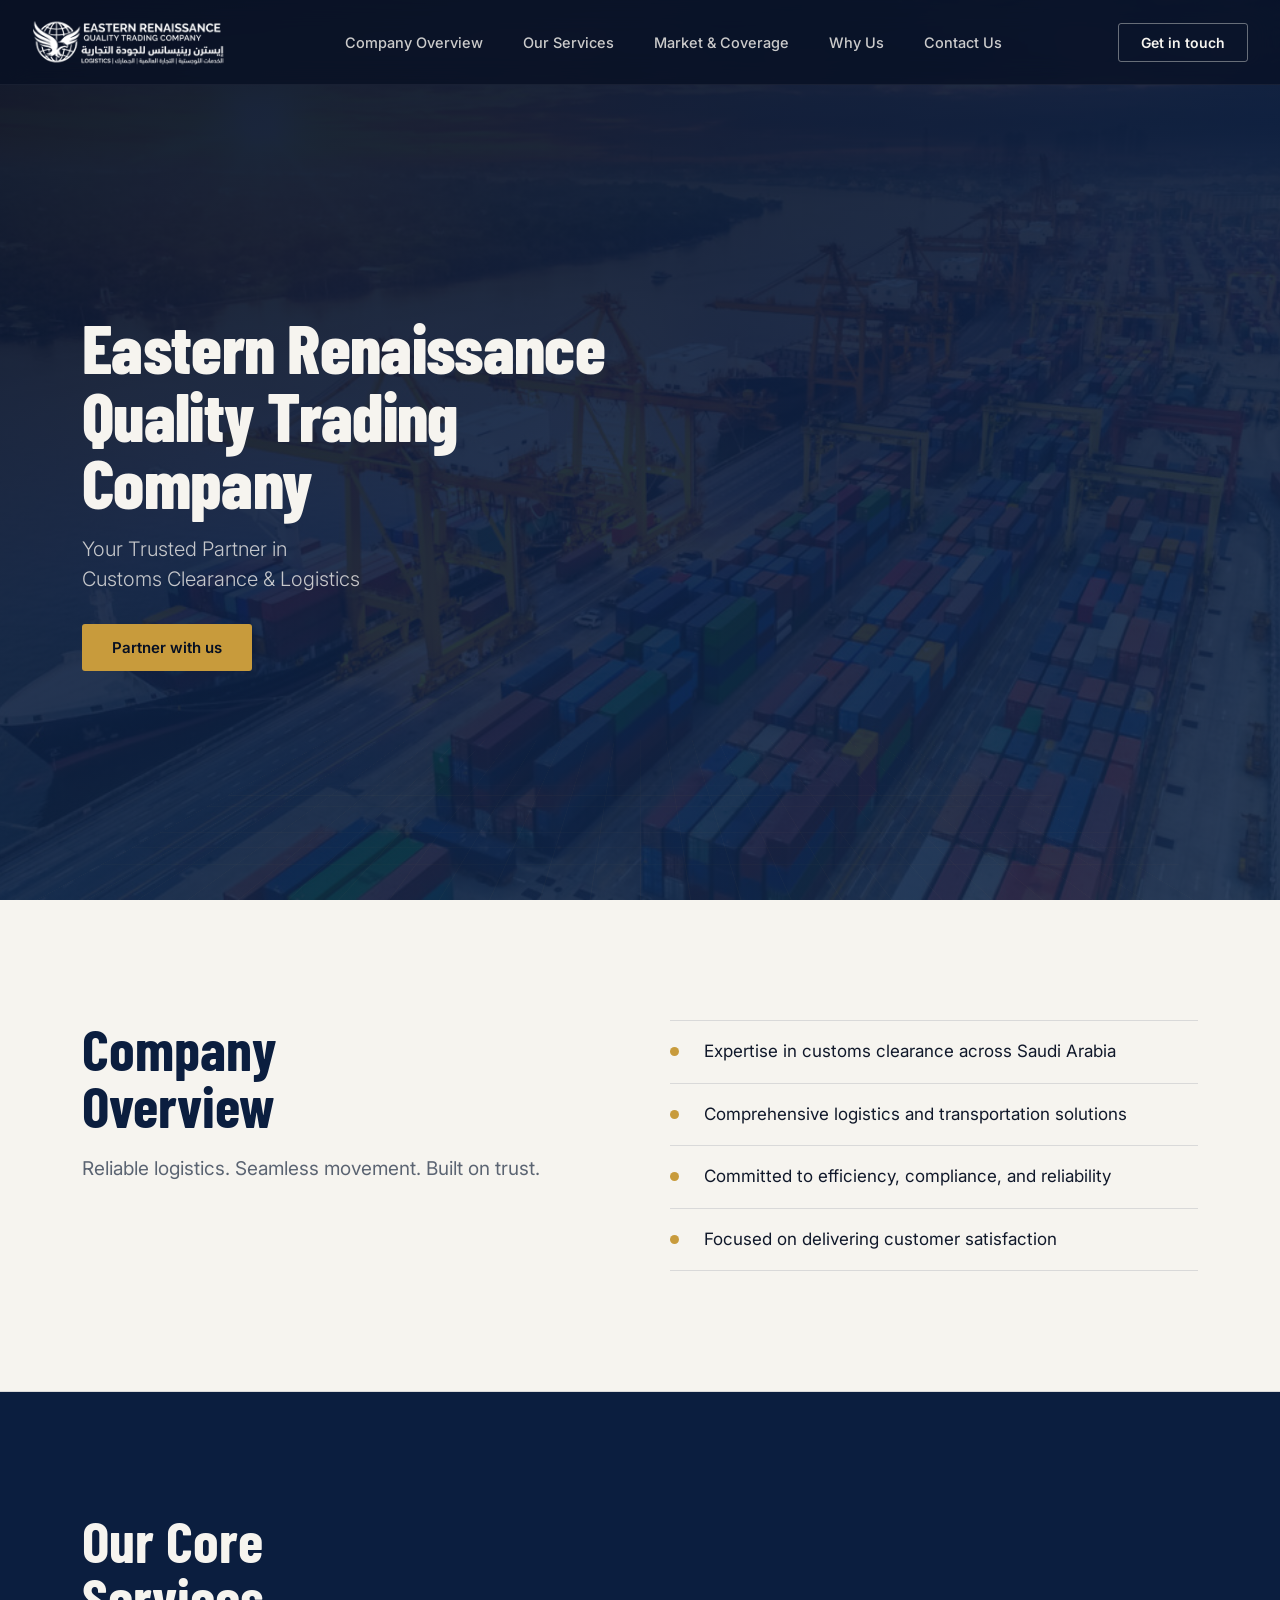
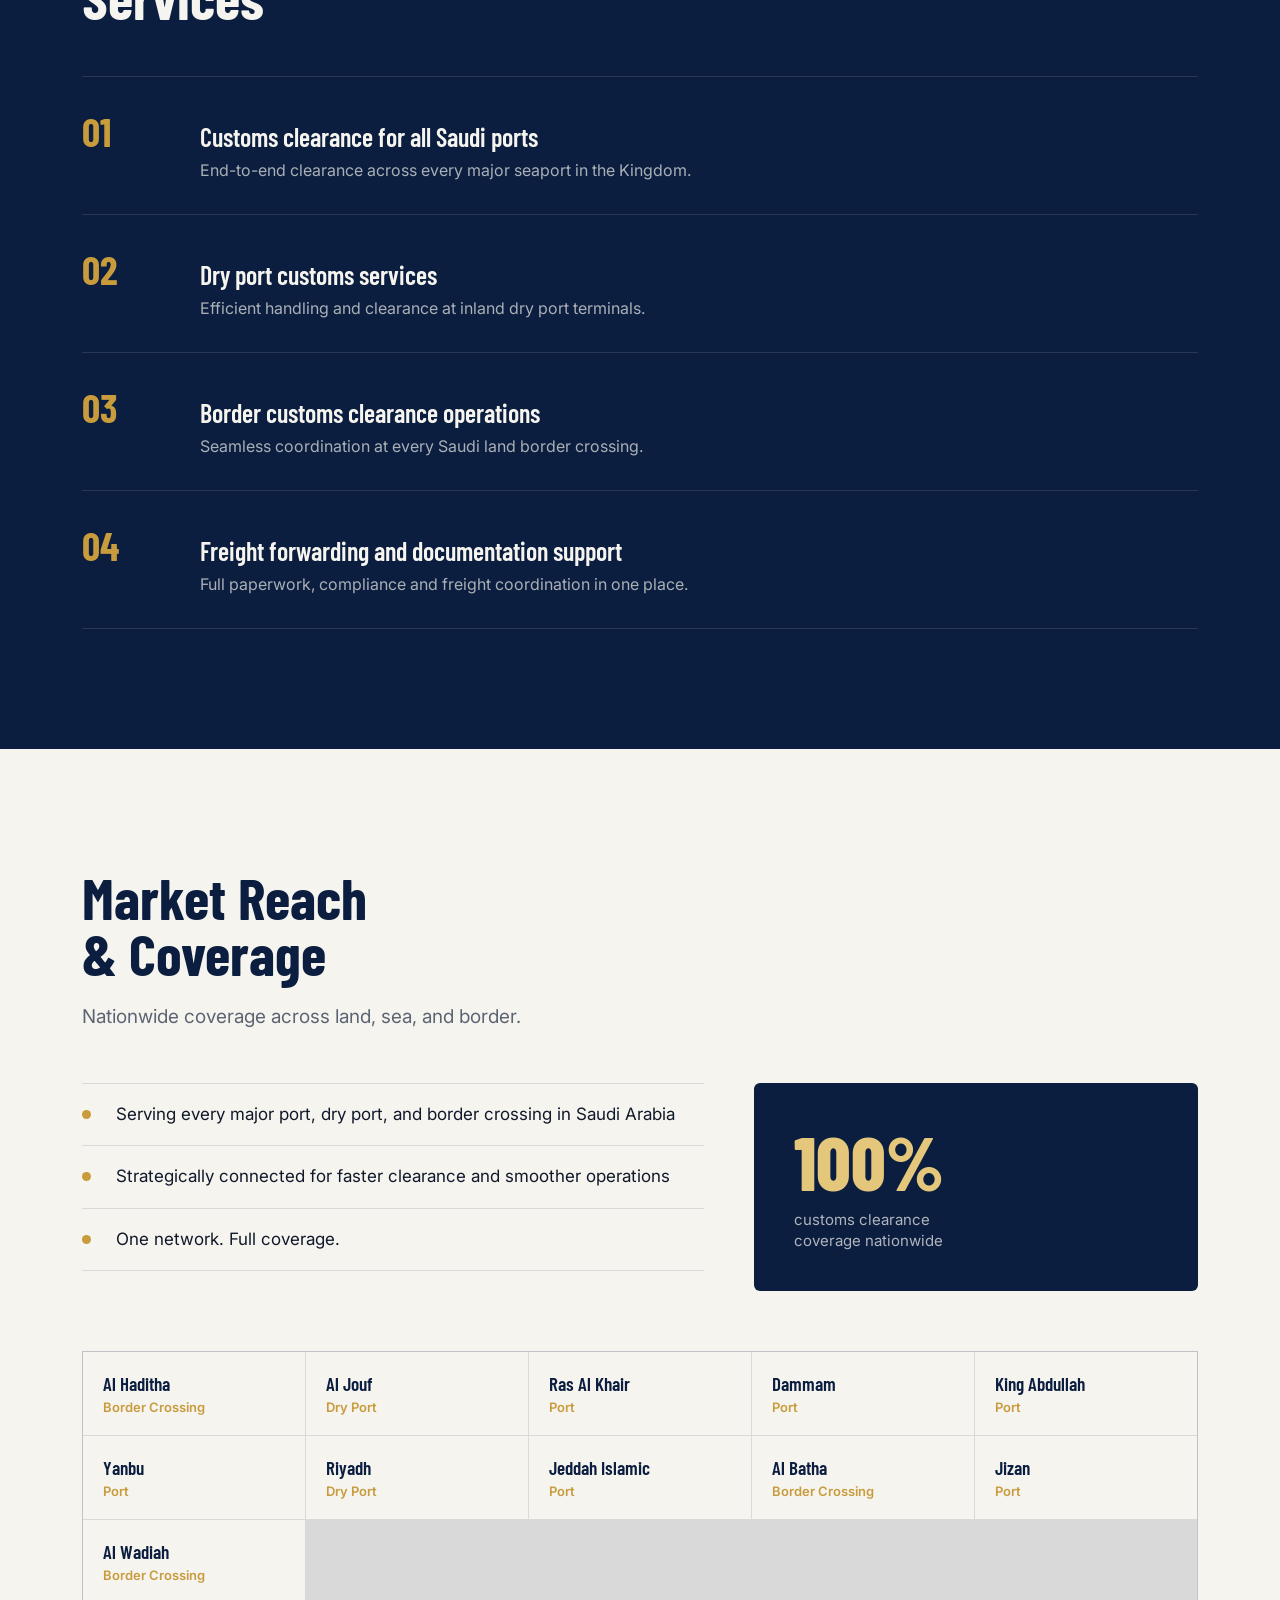
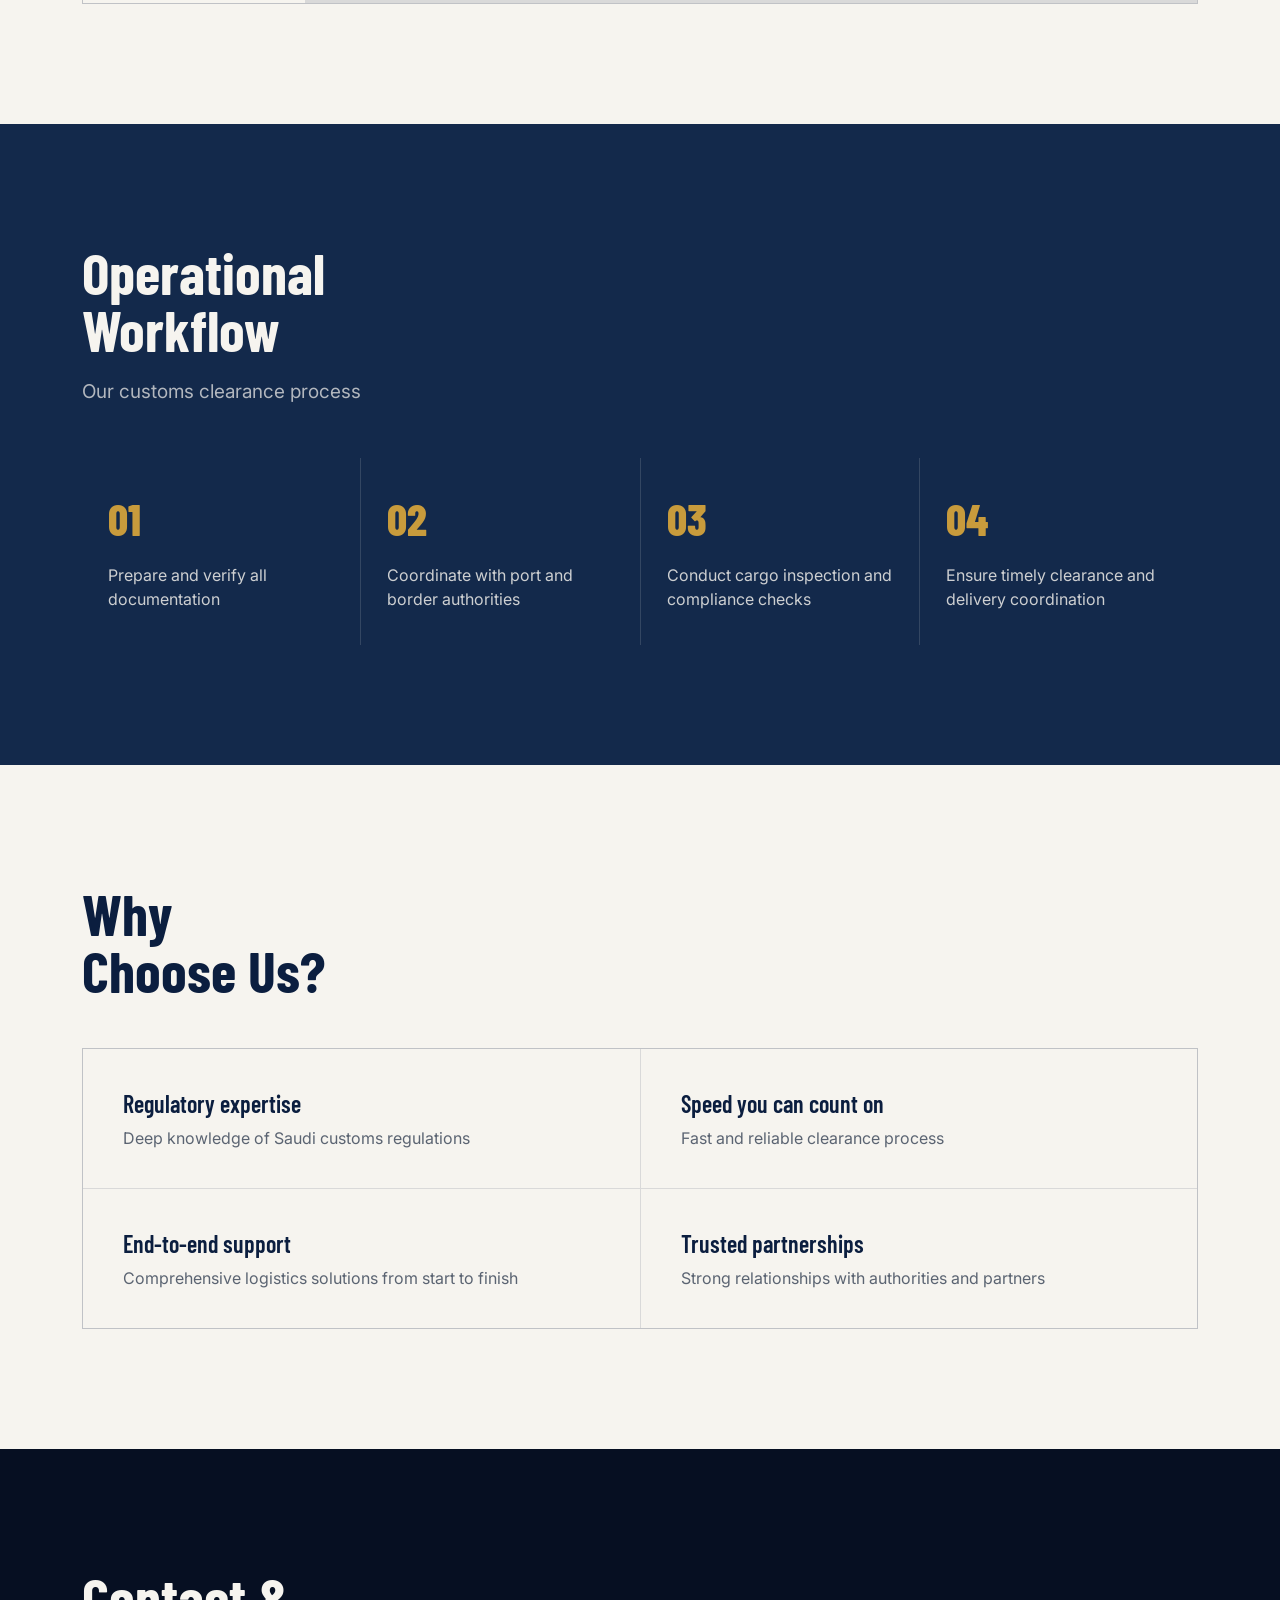
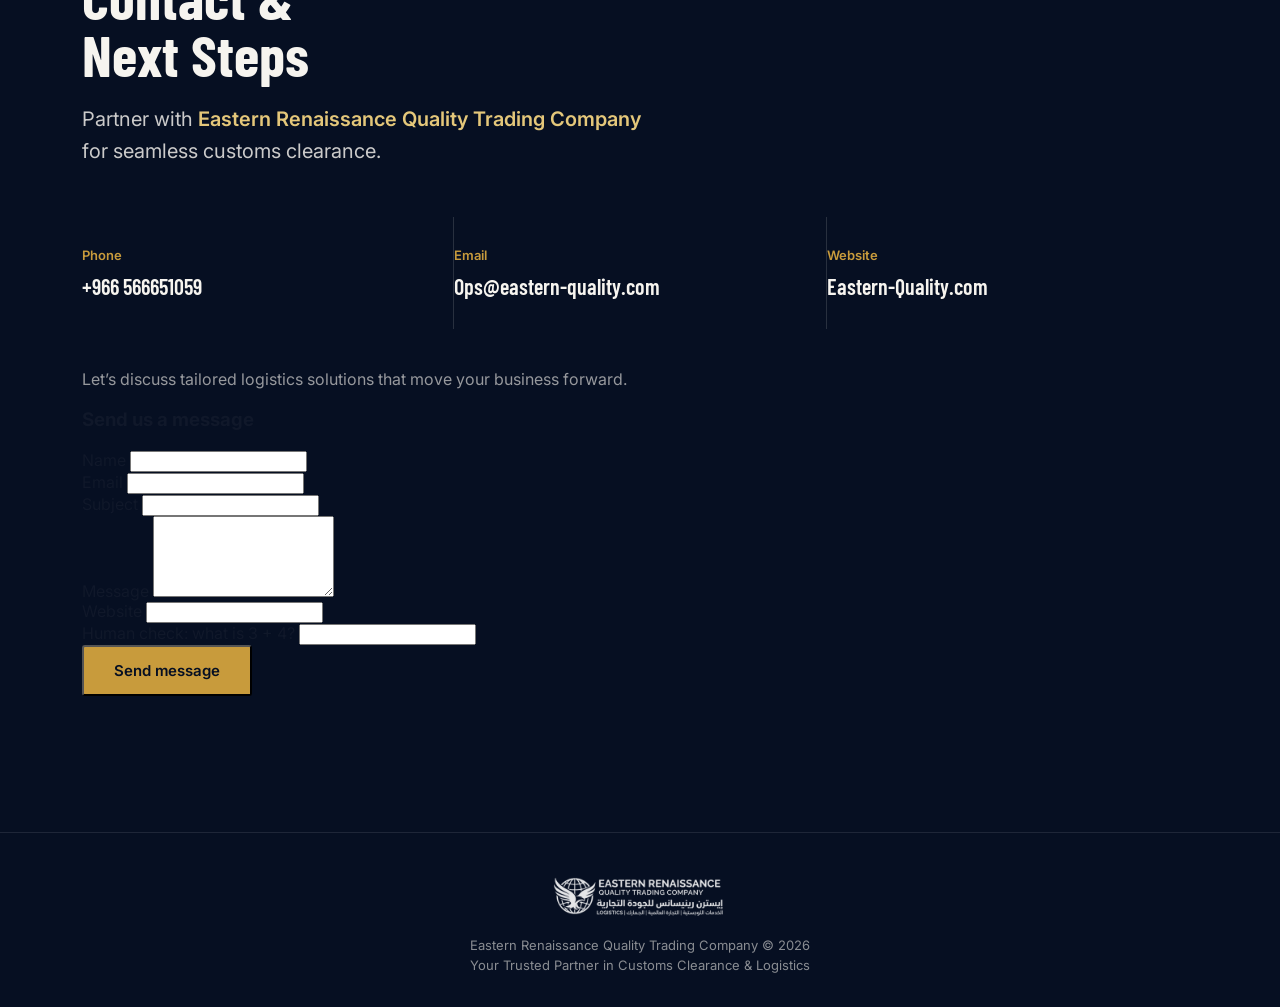
==== commit eaf0c54d: "Add contact form to index.html" ====
--- a/index.html
+++ b/index.html
@@ -237,6 +237,56 @@
       </div>
 
       <p class="contact-note reveal">Let&rsquo;s discuss tailored logistics solutions that move your business forward.</p>
+
+      <div class="contact-form-wrap reveal">
+        <h3 class="form-heading">Send us a message</h3>
+        <form id="contactForm" class="contact-form" action="https://api.web3forms.com/submit" method="POST" novalidate>
+
+          <!-- Get your free access key at https://web3forms.com and paste it below -->
+          <input type="hidden" name="access_key" value="23eab74b-f215-4fce-913f-f03bf192a53a">
+          <input type="hidden" name="subject" id="cf-email-subject" value="New website enquiry — Eastern Renaissance">
+          <input type="hidden" name="from_name" value="Eastern Renaissance Website">
+          <input type="hidden" name="redirect" value="false">
+
+          <div class="form-row">
+            <div class="form-field">
+              <label for="cf-name">Name</label>
+              <input type="text" id="cf-name" name="name" autocomplete="name" required maxlength="100">
+            </div>
+            <div class="form-field">
+              <label for="cf-email">Email</label>
+              <input type="email" id="cf-email" name="email" autocomplete="email" required maxlength="150">
+            </div>
+          </div>
+
+          <div class="form-field">
+            <label for="cf-subject">Subject</label>
+            <input type="text" id="cf-subject" name="enquiry_subject" required maxlength="150">
+          </div>
+
+          <div class="form-field">
+            <label for="cf-message">Message</label>
+            <textarea id="cf-message" name="message" rows="5" required maxlength="4000"></textarea>
+          </div>
+
+          <!-- Honeypot: hidden from real visitors, invisible bots often fill it in -->
+          <div class="form-field hp-field" aria-hidden="true">
+            <label for="cf-website">Website</label>
+            <input type="text" id="cf-website" name="botcheck" tabindex="-1" autocomplete="off">
+          </div>
+
+          <div class="form-field captcha-field">
+            <label for="cf-captcha" id="captchaLabel">Human check: what is 3 + 4?</label>
+            <input type="text" id="cf-captcha" name="captcha_answer" required inputmode="numeric" autocomplete="off">
+            <input type="hidden" id="cf-captcha-a" name="captcha_a" value="3">
+            <input type="hidden" id="cf-captcha-b" name="captcha_b" value="4">
+          </div>
+
+          <button type="submit" class="btn btn-primary form-submit" id="cfSubmit">Send message</button>
+
+          <p class="form-status" id="formStatus" role="status" aria-live="polite"></p>
+        </form>
+      </div>
     </div>
   </section>
 
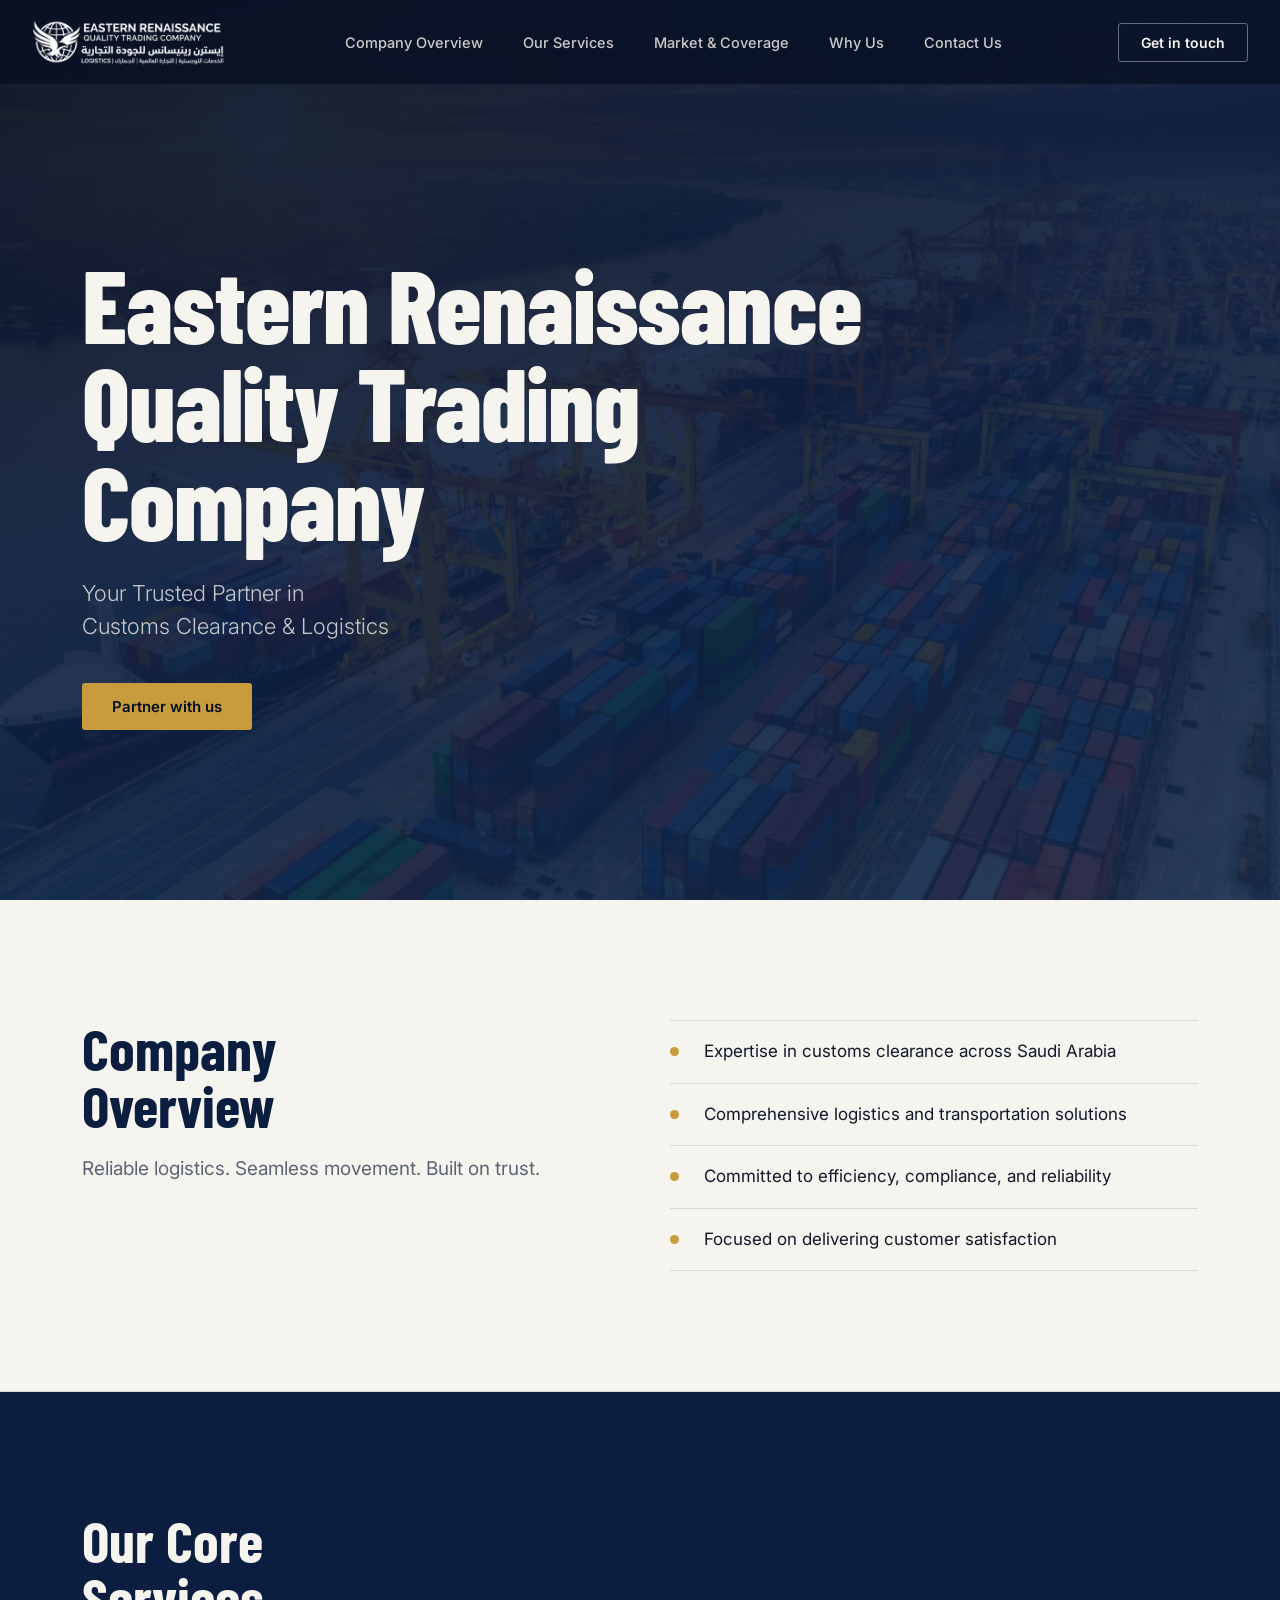
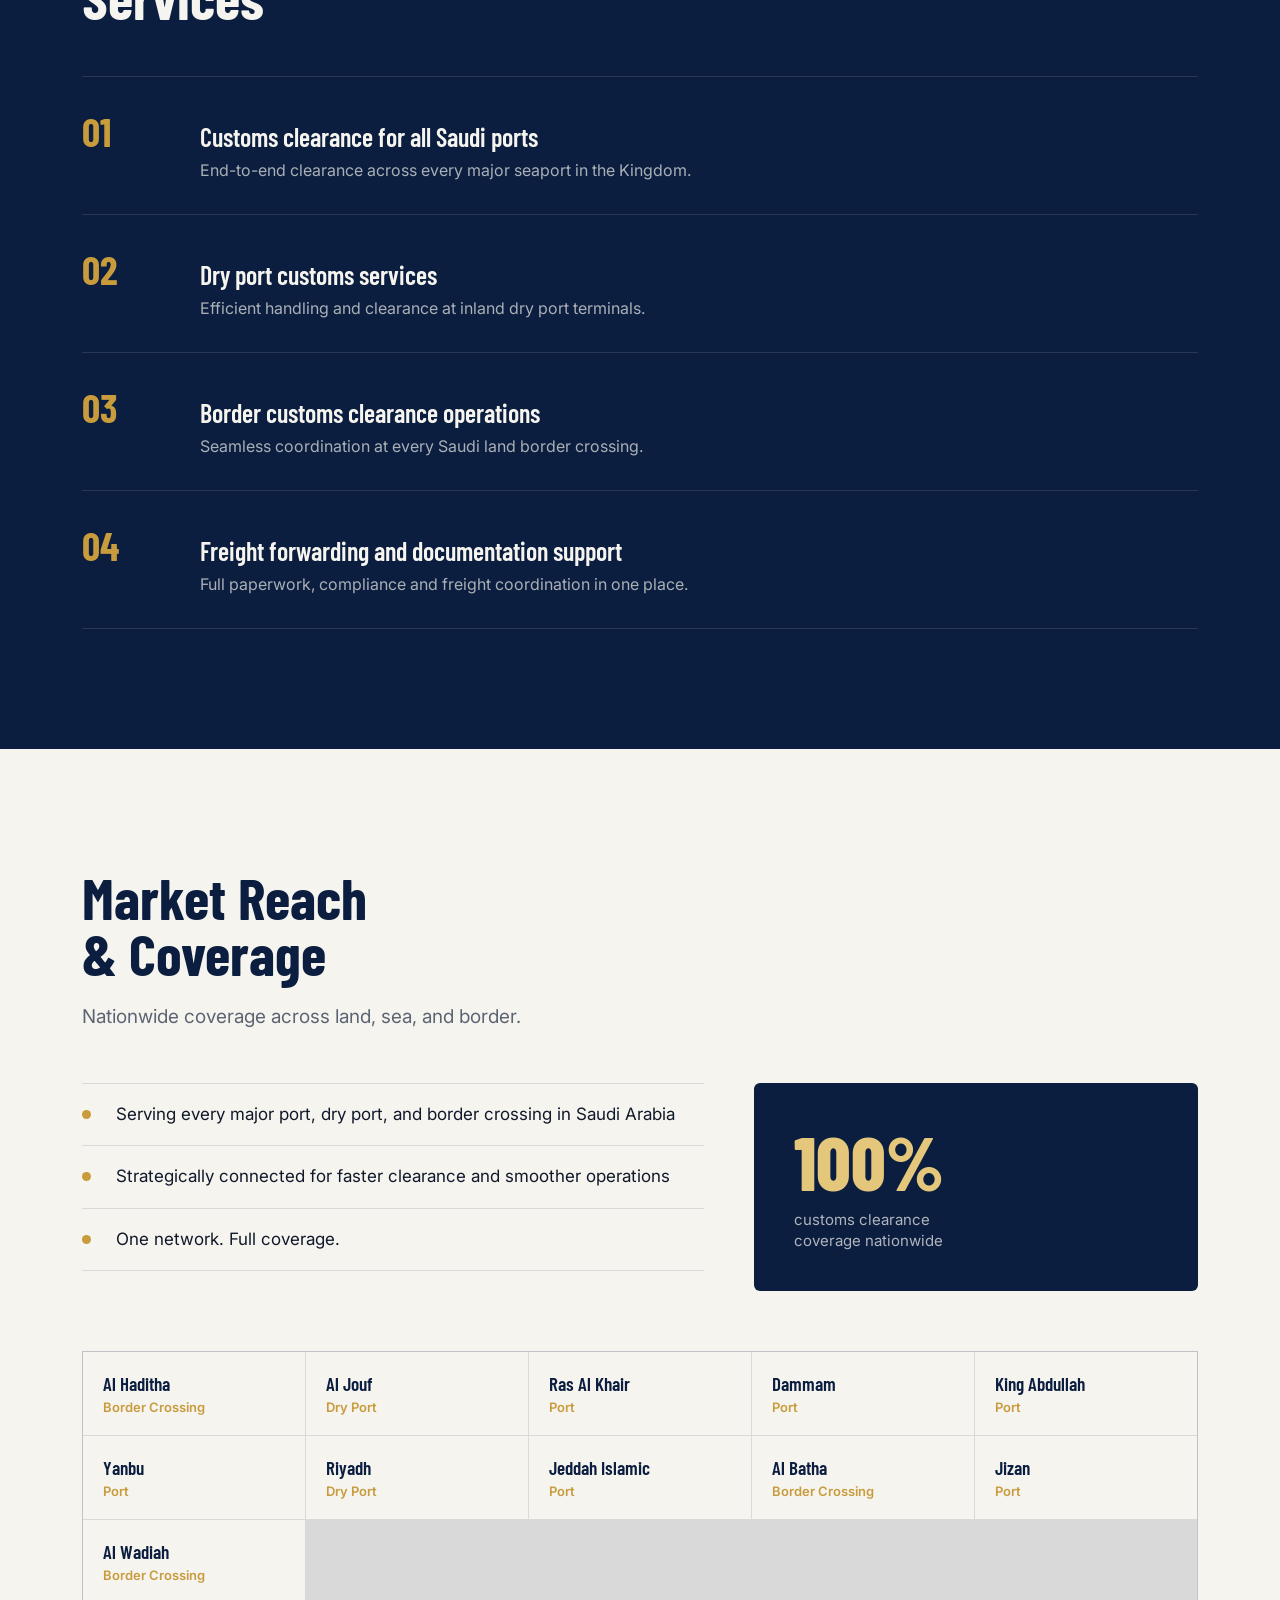
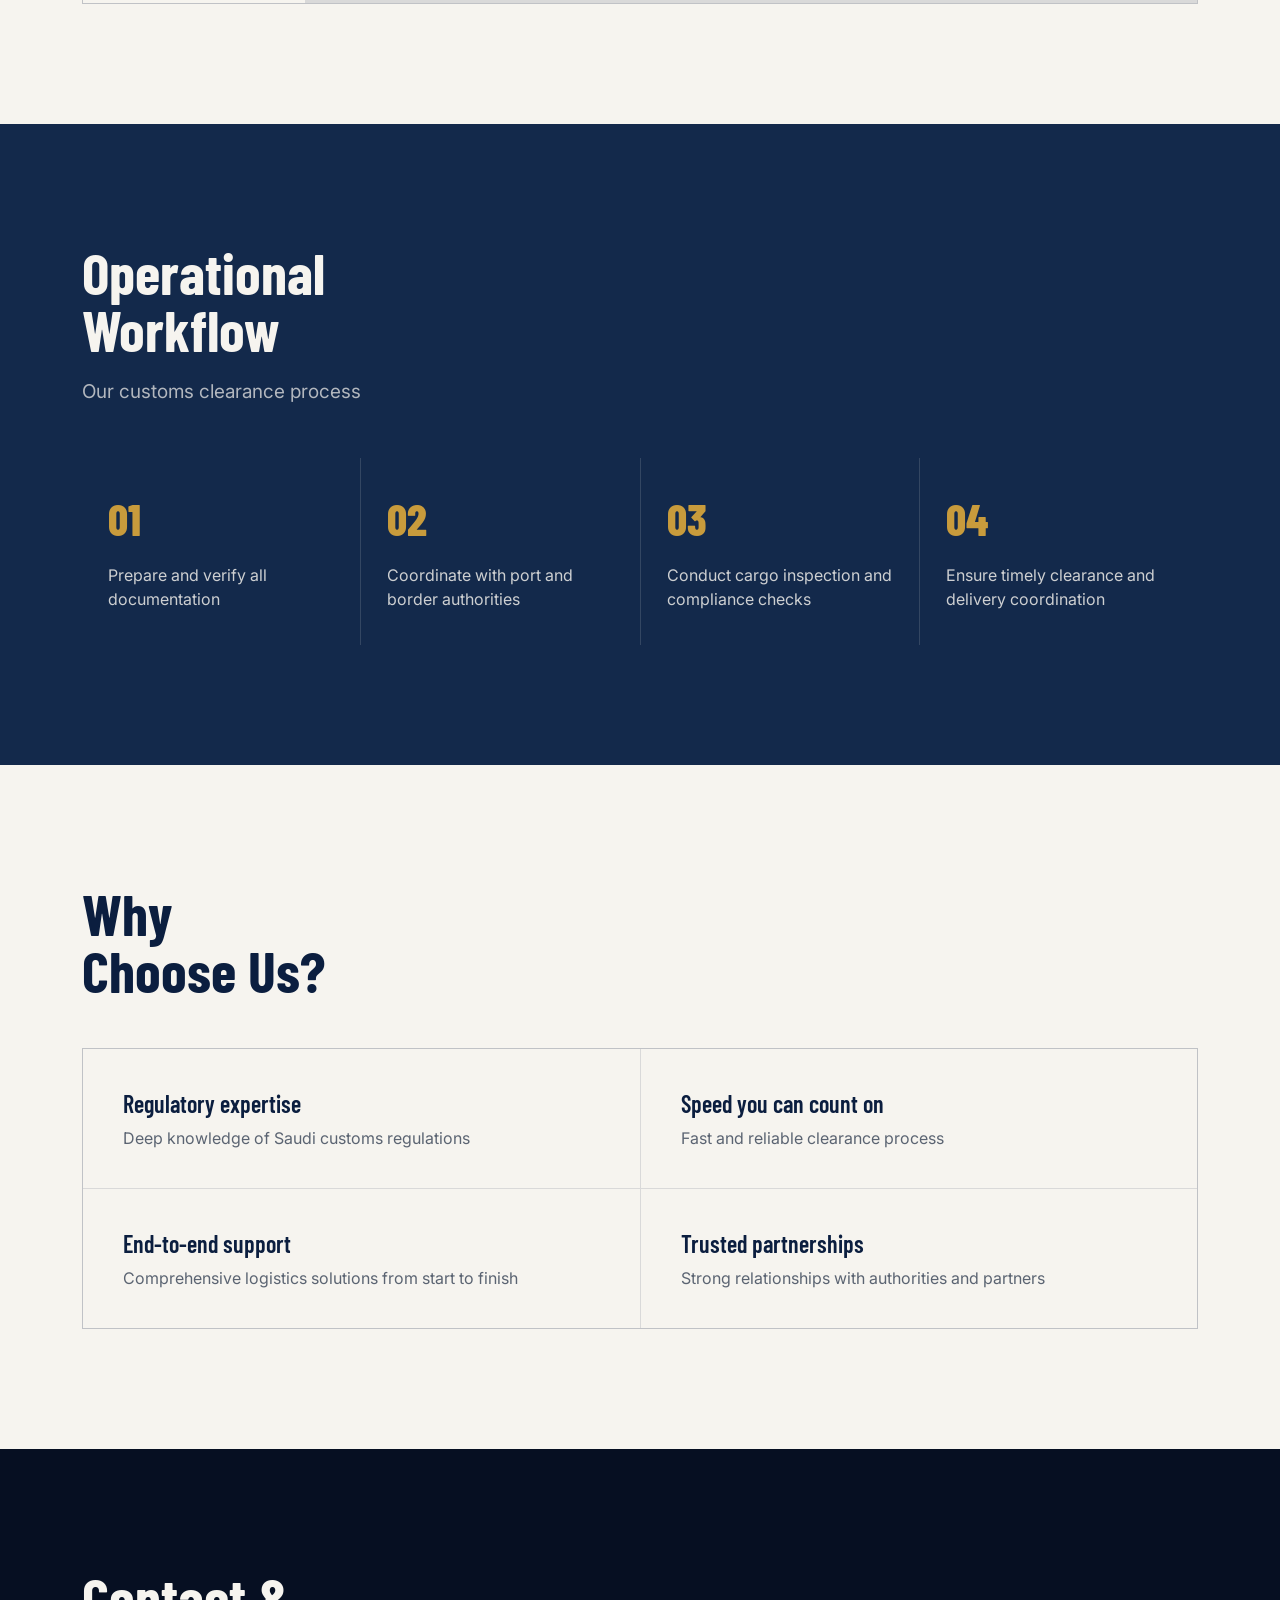
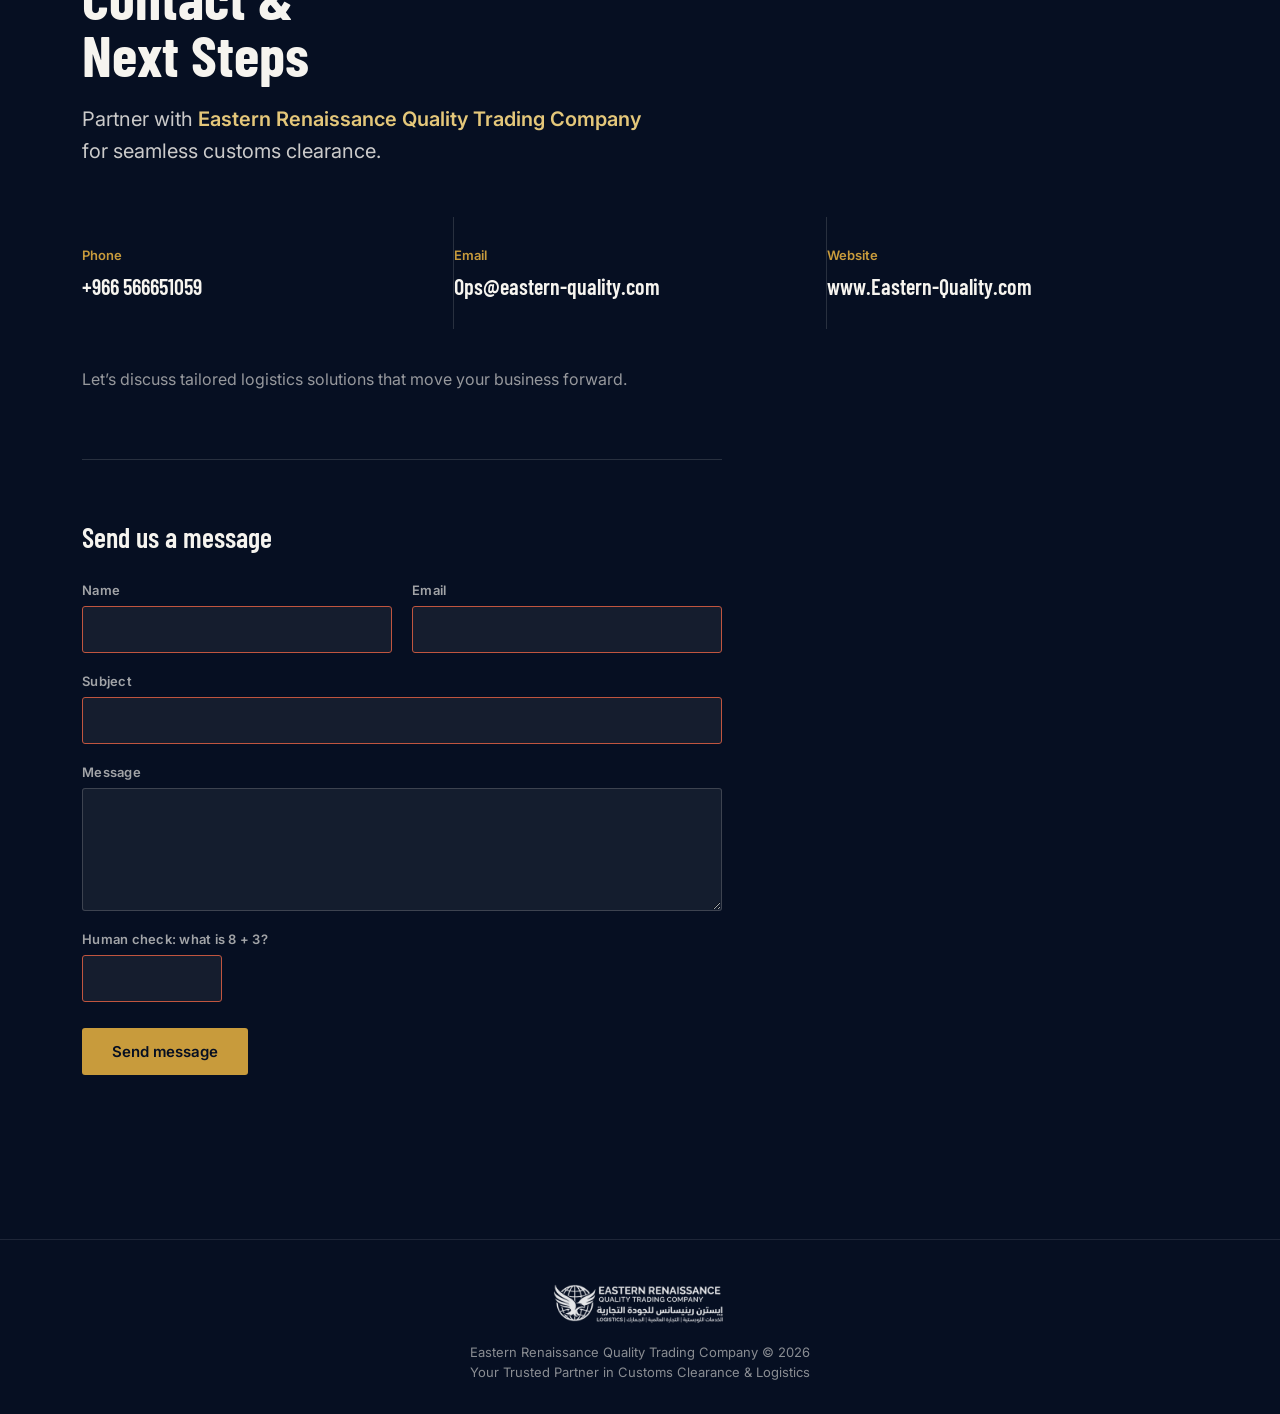
==== commit bee9d800: "Update website link to include 'www' prefix" ====
--- a/index.html
+++ b/index.html
@@ -232,7 +232,7 @@
         </div>
         <div class="contact-item">
           <span class="contact-label">Website</span>
-          <a href="https://eastern-quality.com/" target="_blank" rel="noopener">Eastern-Quality.com</a>
+          <a href="https://www.eastern-quality.com/" target="_blank" rel="noopener">www.Eastern-Quality.com</a>
         </div>
       </div>
 
--- a/style.css
+++ b/style.css
@@ -120,12 +120,6 @@
 }
 .brand:hover .brand-logo { opacity: .85; }
 
-.hero-icon {
-  height: clamp(150px, 22vw, 288px);
-  width: auto;
-  margin: 0 0 20px;
-}
-
 .main-nav {
   flex: 1;
   display: flex;
@@ -261,28 +255,28 @@
   z-index: 2;
   max-width: 1180px;
   margin: 0 auto;
-  padding: 48px 32px;
+  padding: 80px 32px;
   width: 100%;
 }
 
 .hero-title {
   font-family: var(--font-display);
   font-weight: 800;
-  font-size: clamp(34px, 5.4vw, 72px);
-  line-height: .98;
+  font-size: clamp(48px, 8vw, 104px);
+  line-height: .96;
   color: var(--paper);
-  margin: 0 0 18px;
+  margin: 0 0 28px;
   letter-spacing: -.01em;
 }
 
 .hero-sub {
   font-family: var(--font-body);
   font-weight: 300;
-  font-size: clamp(16px, 1.7vw, 20px);
+  font-size: clamp(17px, 2vw, 22px);
   line-height: 1.5;
   color: rgba(246,244,239,.78);
   max-width: 460px;
-  margin: 0 0 30px;
+  margin: 0 0 40px;
 }
 
 /* ---------- Section basics ---------- */
@@ -530,6 +524,101 @@
 .contact-note {
   font-size: 16px;
   color: rgba(246,244,239,.6);
+}
+
+/* ---------- Contact form ---------- */
+.contact-form-wrap {
+  margin-top: 70px;
+  padding-top: 60px;
+  border-top: 1px solid rgba(246,244,239,.14);
+  max-width: 640px;
+}
+
+.form-heading {
+  font-family: var(--font-display);
+  font-weight: 600;
+  font-size: 28px;
+  color: var(--paper);
+  margin: 0 0 28px;
+}
+
+.contact-form { display: flex; flex-direction: column; gap: 20px; }
+
+.form-row {
+  display: grid;
+  grid-template-columns: 1fr 1fr;
+  gap: 20px;
+}
+
+.form-field { display: flex; flex-direction: column; gap: 8px; }
+
+.form-field label {
+  font-size: 13px;
+  font-weight: 600;
+  letter-spacing: .02em;
+  color: rgba(246,244,239,.65);
+}
+
+.form-field input,
+.form-field textarea {
+  font-family: var(--font-body);
+  font-size: 15px;
+  color: var(--paper);
+  background: rgba(246,244,239,.06);
+  border: 1px solid rgba(246,244,239,.18);
+  border-radius: 3px;
+  padding: 13px 14px;
+  transition: border-color .25s ease, background .25s ease;
+  resize: vertical;
+}
+
+.form-field input:focus,
+.form-field textarea:focus {
+  outline: none;
+  border-color: var(--gold);
+  background: rgba(246,244,239,.1);
+}
+
+.form-field input:invalid:not(:placeholder-shown) {
+  border-color: #C0553F;
+}
+
+/* Honeypot — hidden from real users, present for bots that auto-fill forms */
+.hp-field {
+  position: absolute;
+  left: -9999px;
+  top: -9999px;
+  width: 1px;
+  height: 1px;
+  overflow: hidden;
+}
+
+.captcha-field input { max-width: 140px; }
+
+.form-submit {
+  align-self: flex-start;
+  margin-top: 6px;
+  border: none;
+  cursor: pointer;
+  font-family: var(--font-body);
+}
+.form-submit:disabled {
+  opacity: .6;
+  cursor: not-allowed;
+  transform: none !important;
+}
+
+.form-status {
+  margin: 4px 0 0;
+  font-size: 14.5px;
+  min-height: 20px;
+}
+.form-status.success { color: #7CC49B; }
+.form-status.error { color: #E48C7A; }
+
+@media (max-width: 560px) {
+  .form-row { grid-template-columns: 1fr; }
+  .contact-form-wrap { margin-top: 50px; padding-top: 40px; }
 }
 
 /* ---------- Footer ---------- */
@@ -646,7 +735,7 @@
   :root { --header-h: 68px; }
   .brand-logo { height: 40px; }
   .footer-logo { height: 34px; }
-  .hero-title { font-size: clamp(30px, 9vw, 44px); }
+  .hero-title { font-size: clamp(38px, 12vw, 60px); }
   .location-grid { grid-template-columns: repeat(2, 1fr); }
   .location { padding: 16px; }
   .workflow-grid { grid-template-columns: 1fr; }
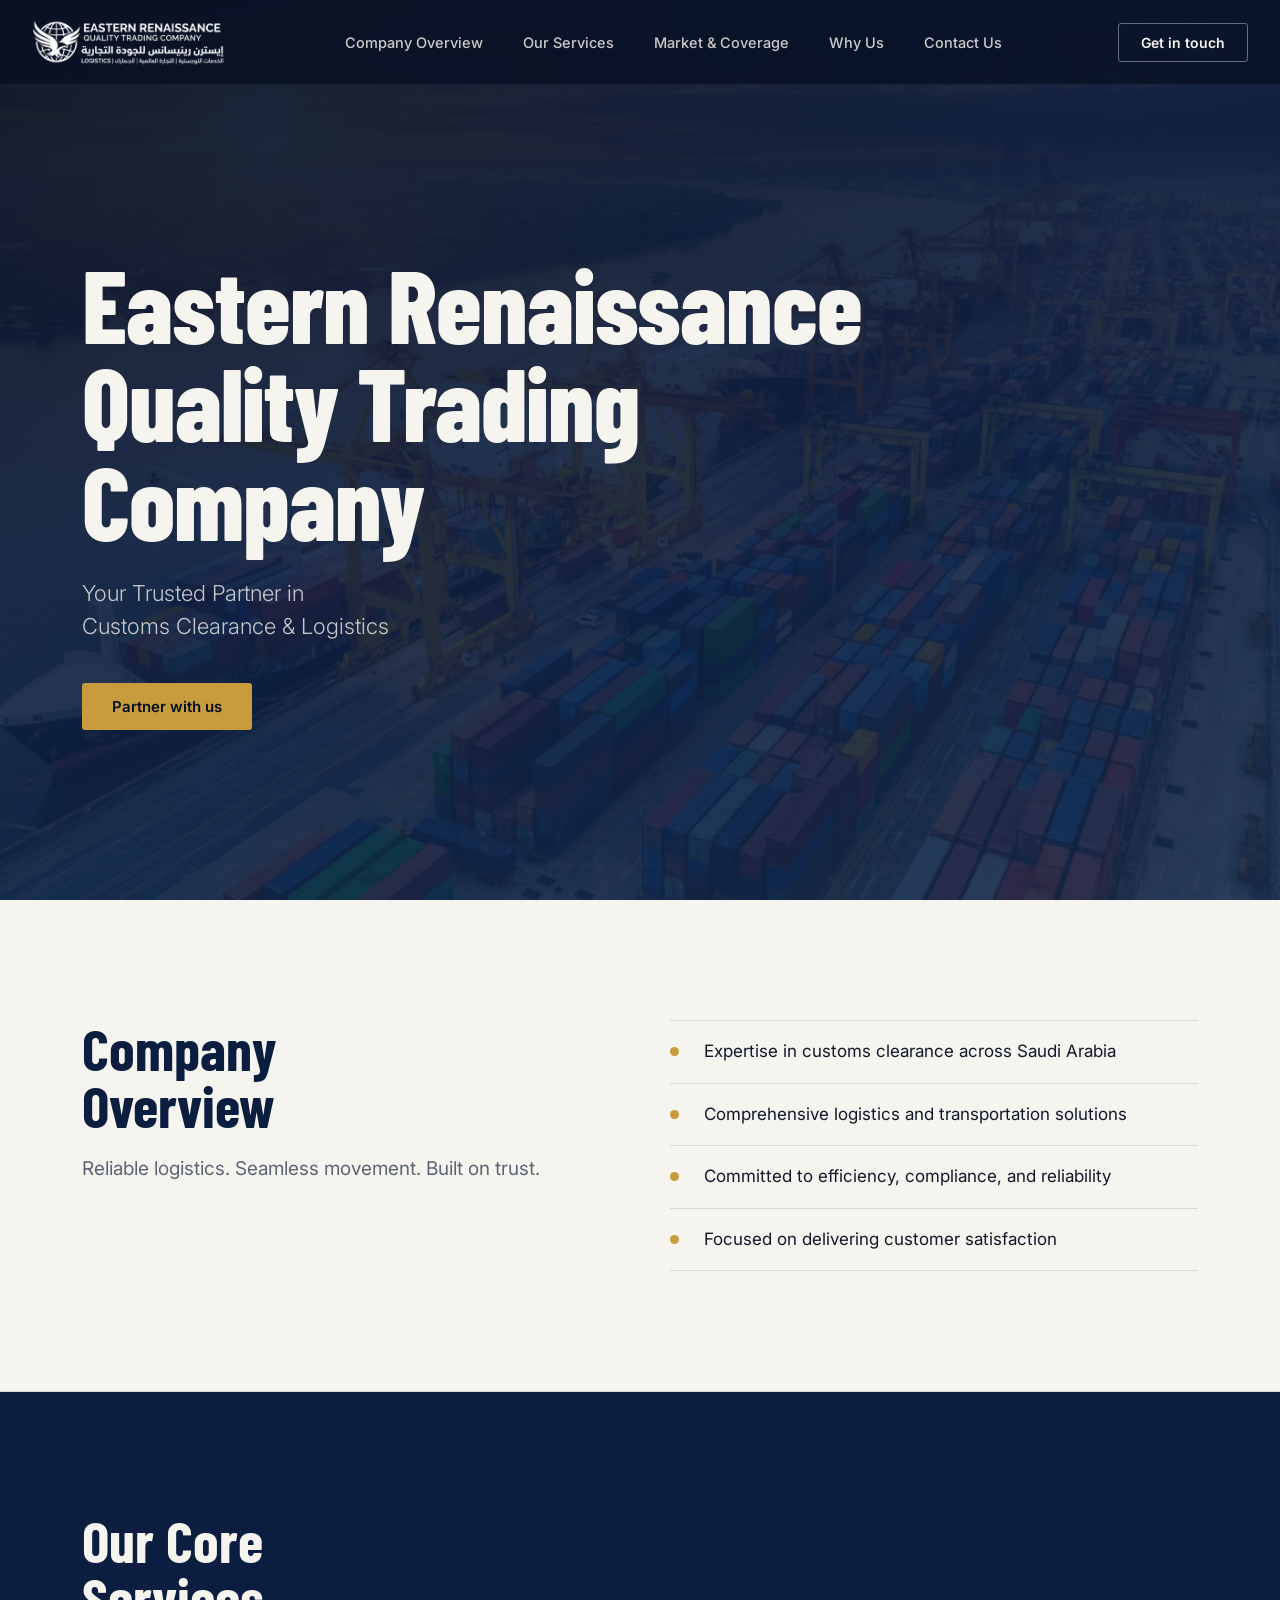
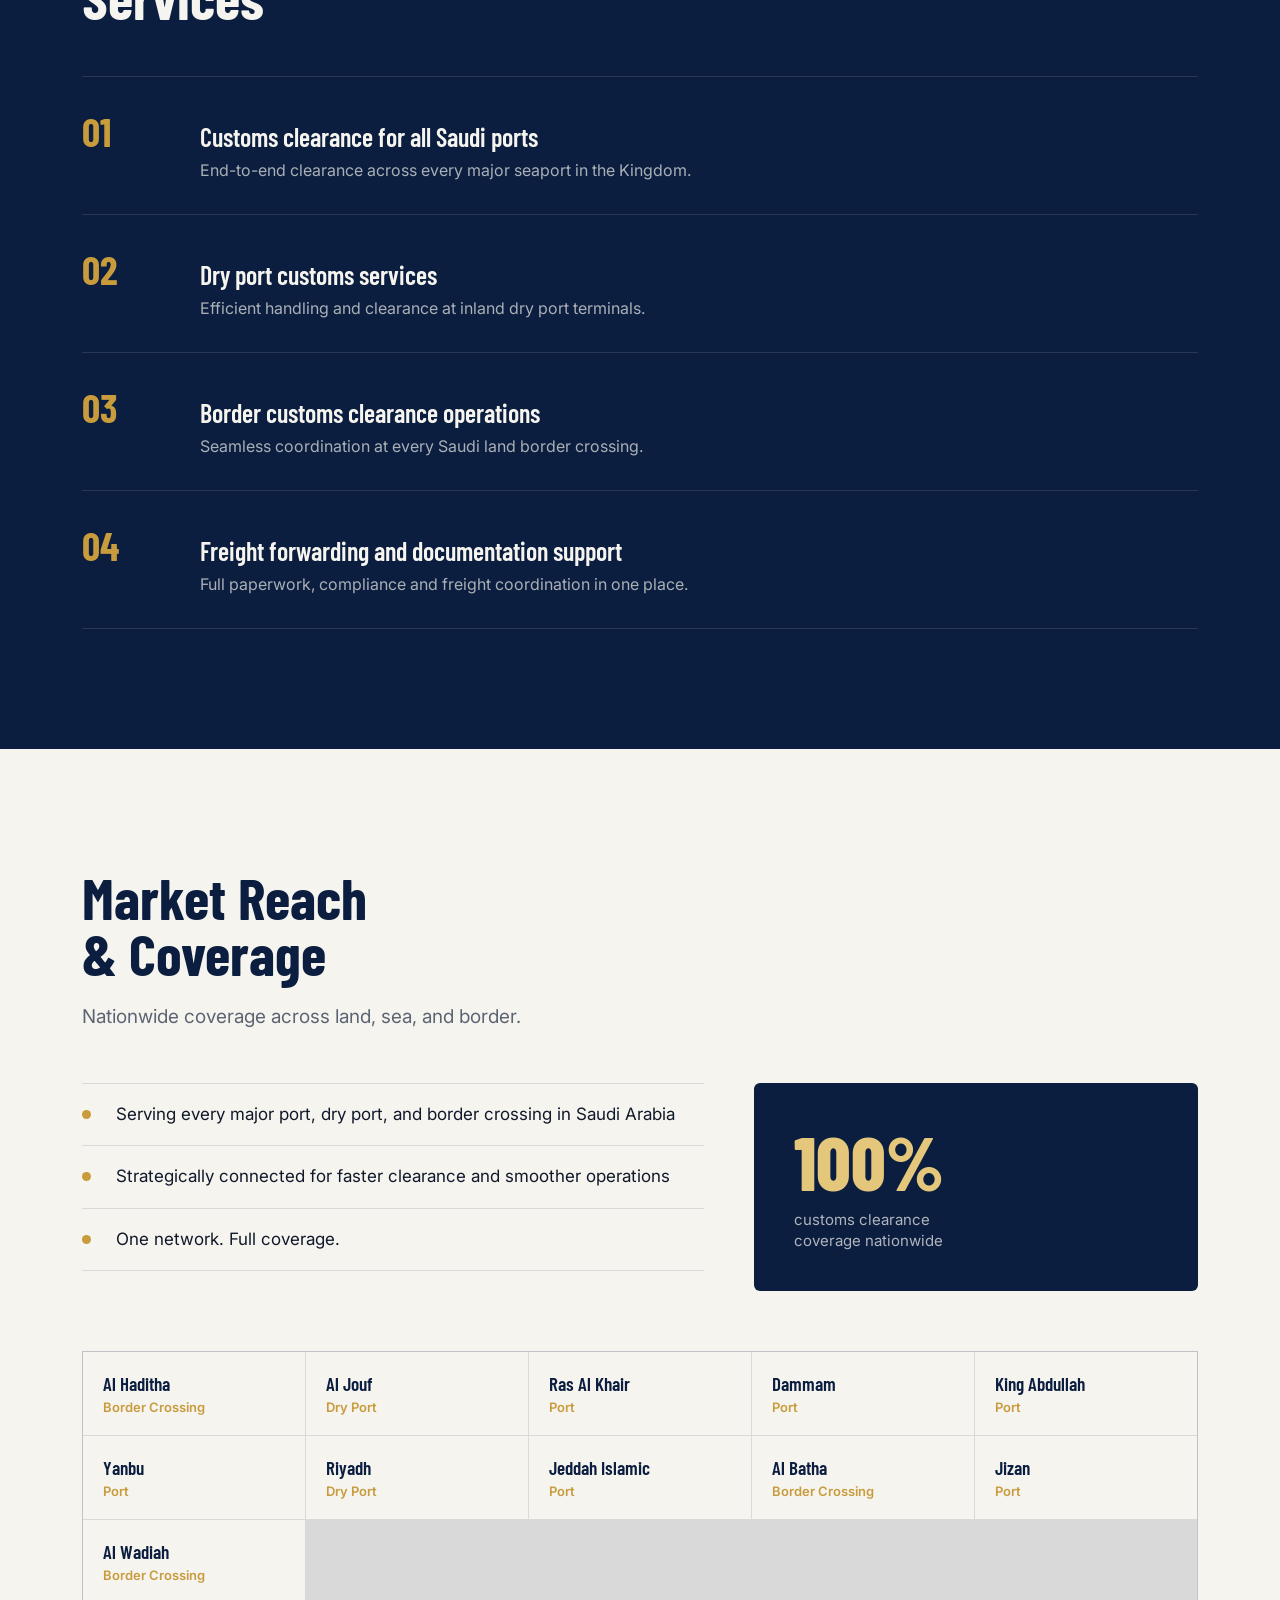
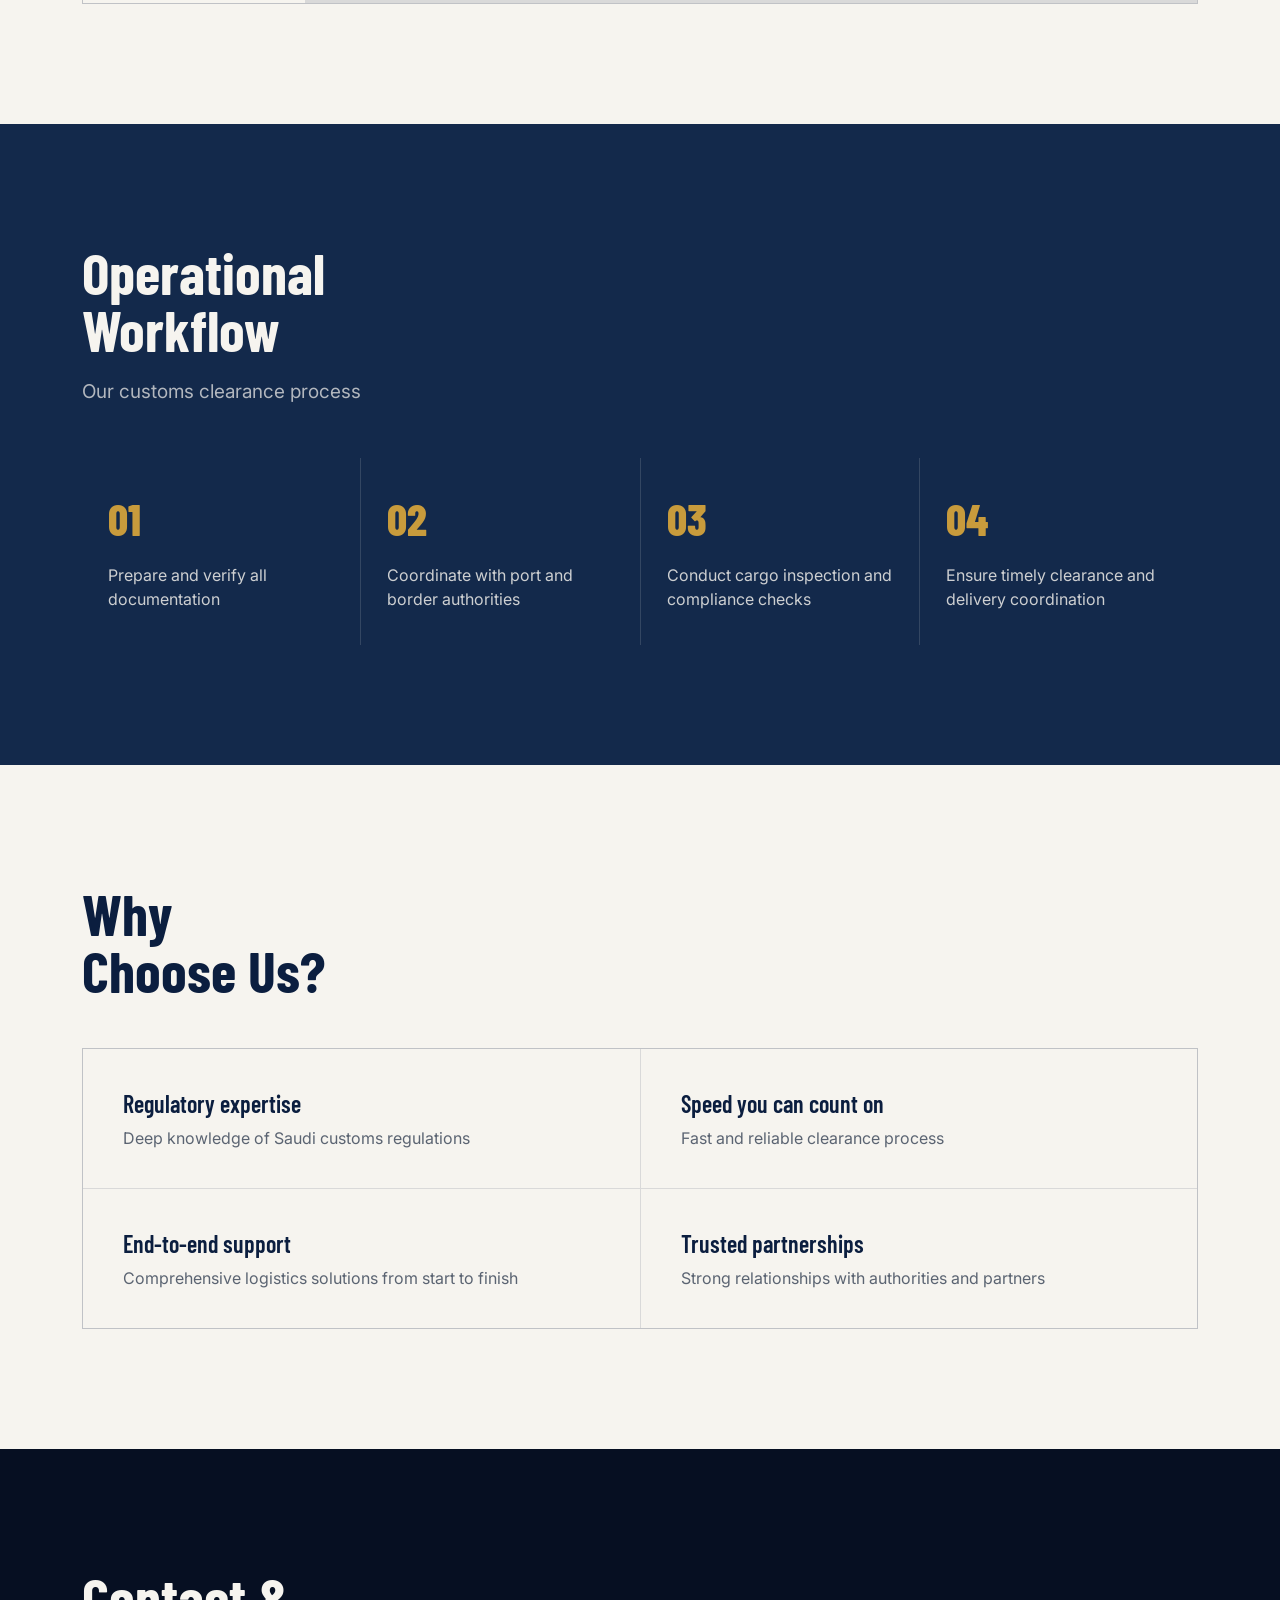
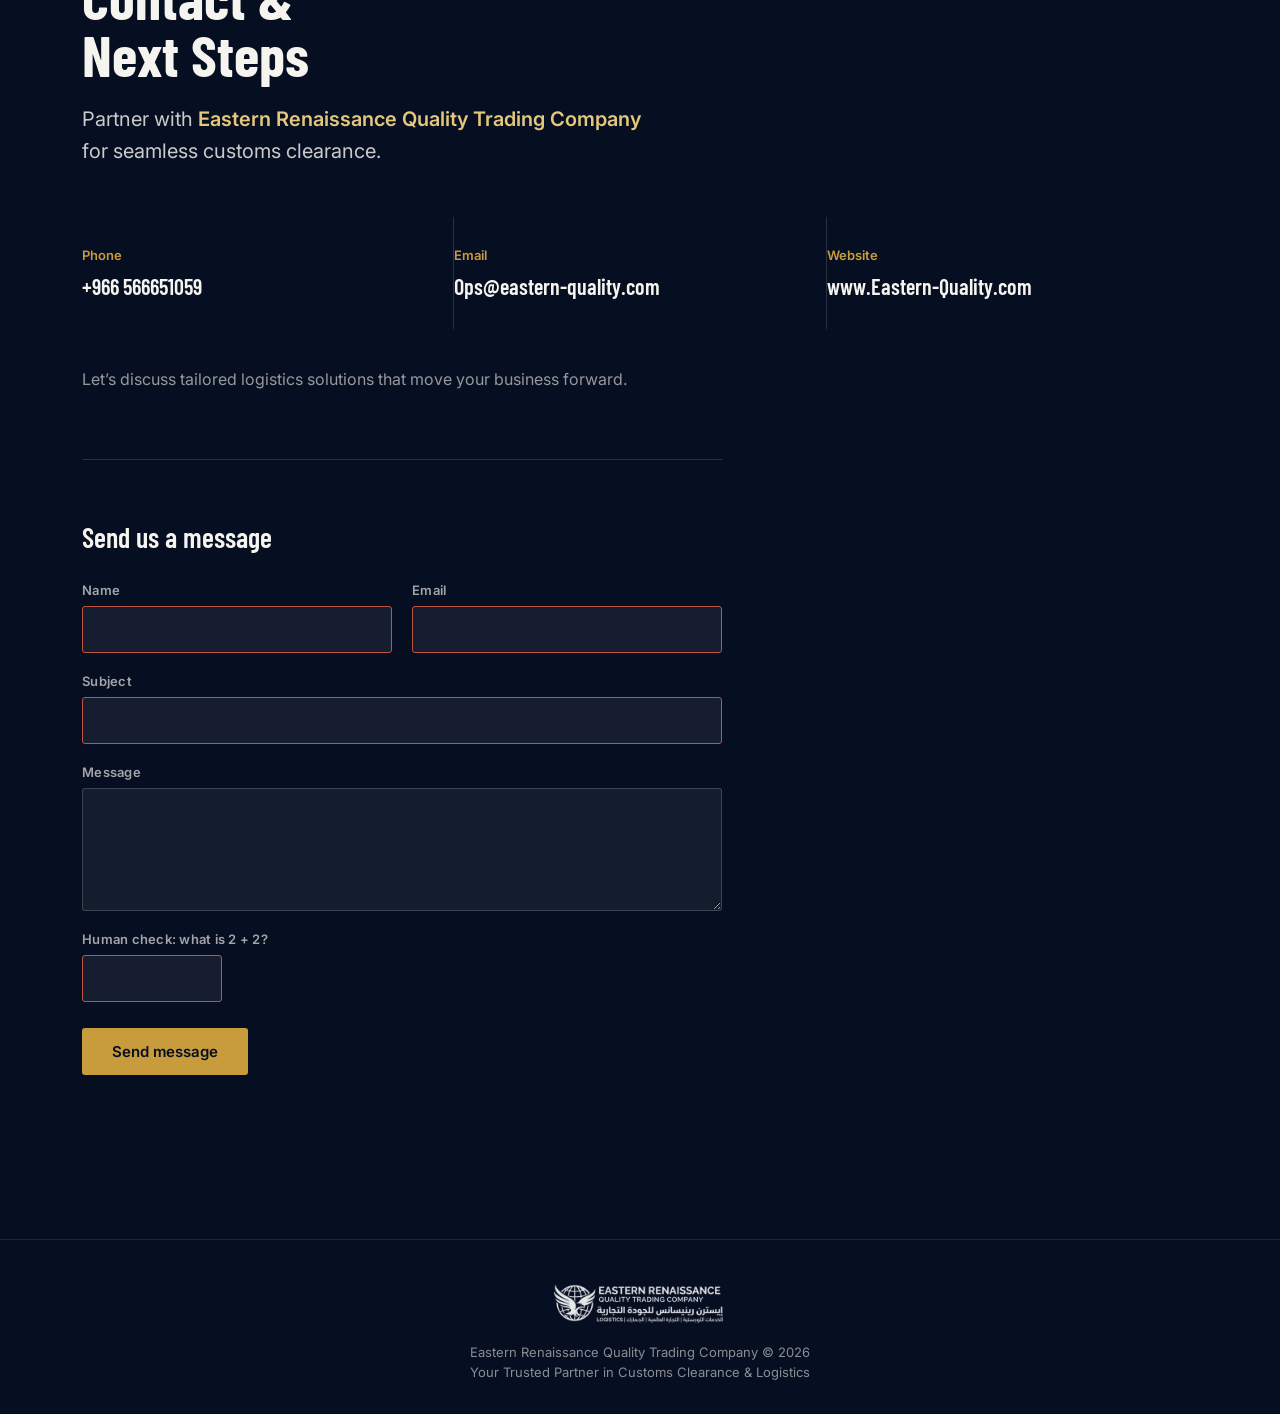
==== commit 41702981: "Add Google site verification to index.html Added Google site verification meta tag." ====
--- a/index.html
+++ b/index.html
@@ -1,6 +1,7 @@
 <!DOCTYPE html>
 <html lang="en">
 <head>
+<meta name="google-site-verification" content="qxEUzdpM3VqN9OuF0ZVSSnkGaz-EOtMytjA3C_zyfn8" />
 <meta charset="UTF-8">
 <meta name="viewport" content="width=device-width, initial-scale=1.0">
 <meta name="theme-color" content="#0B1E3F">
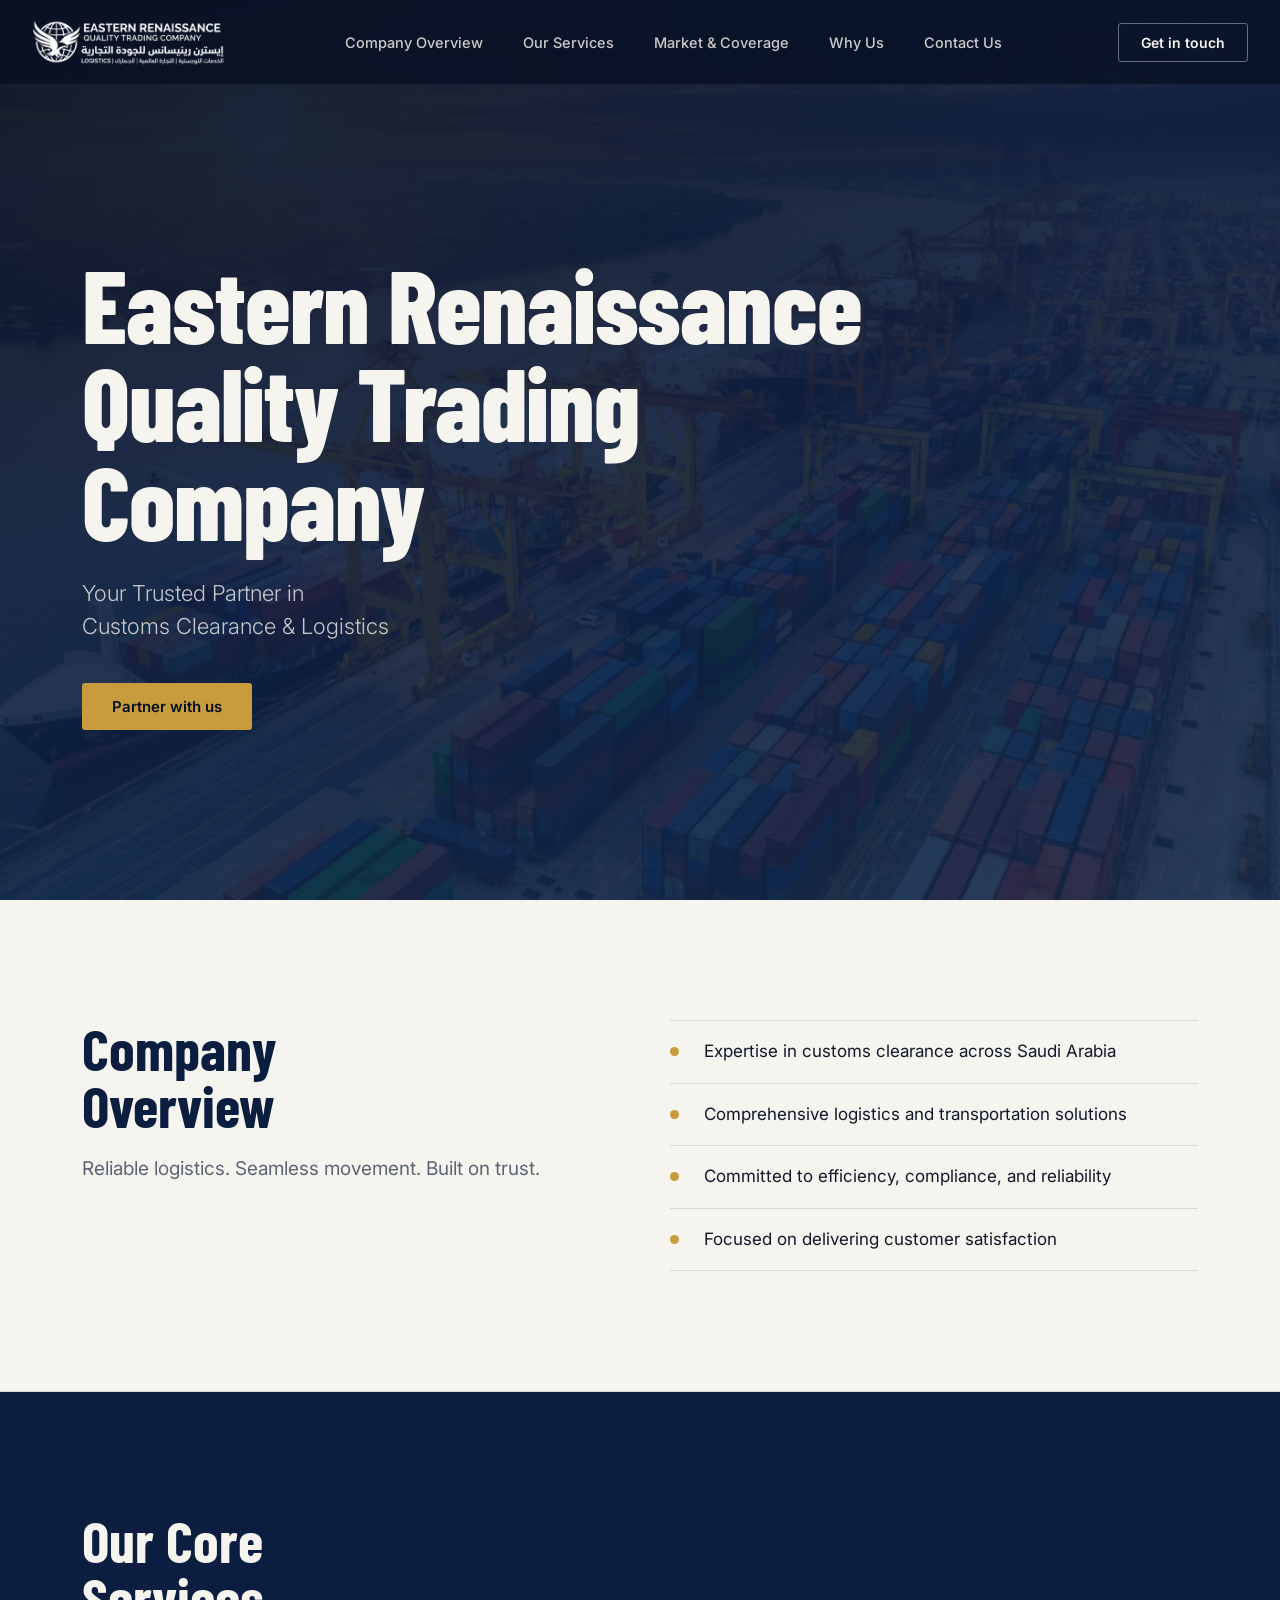
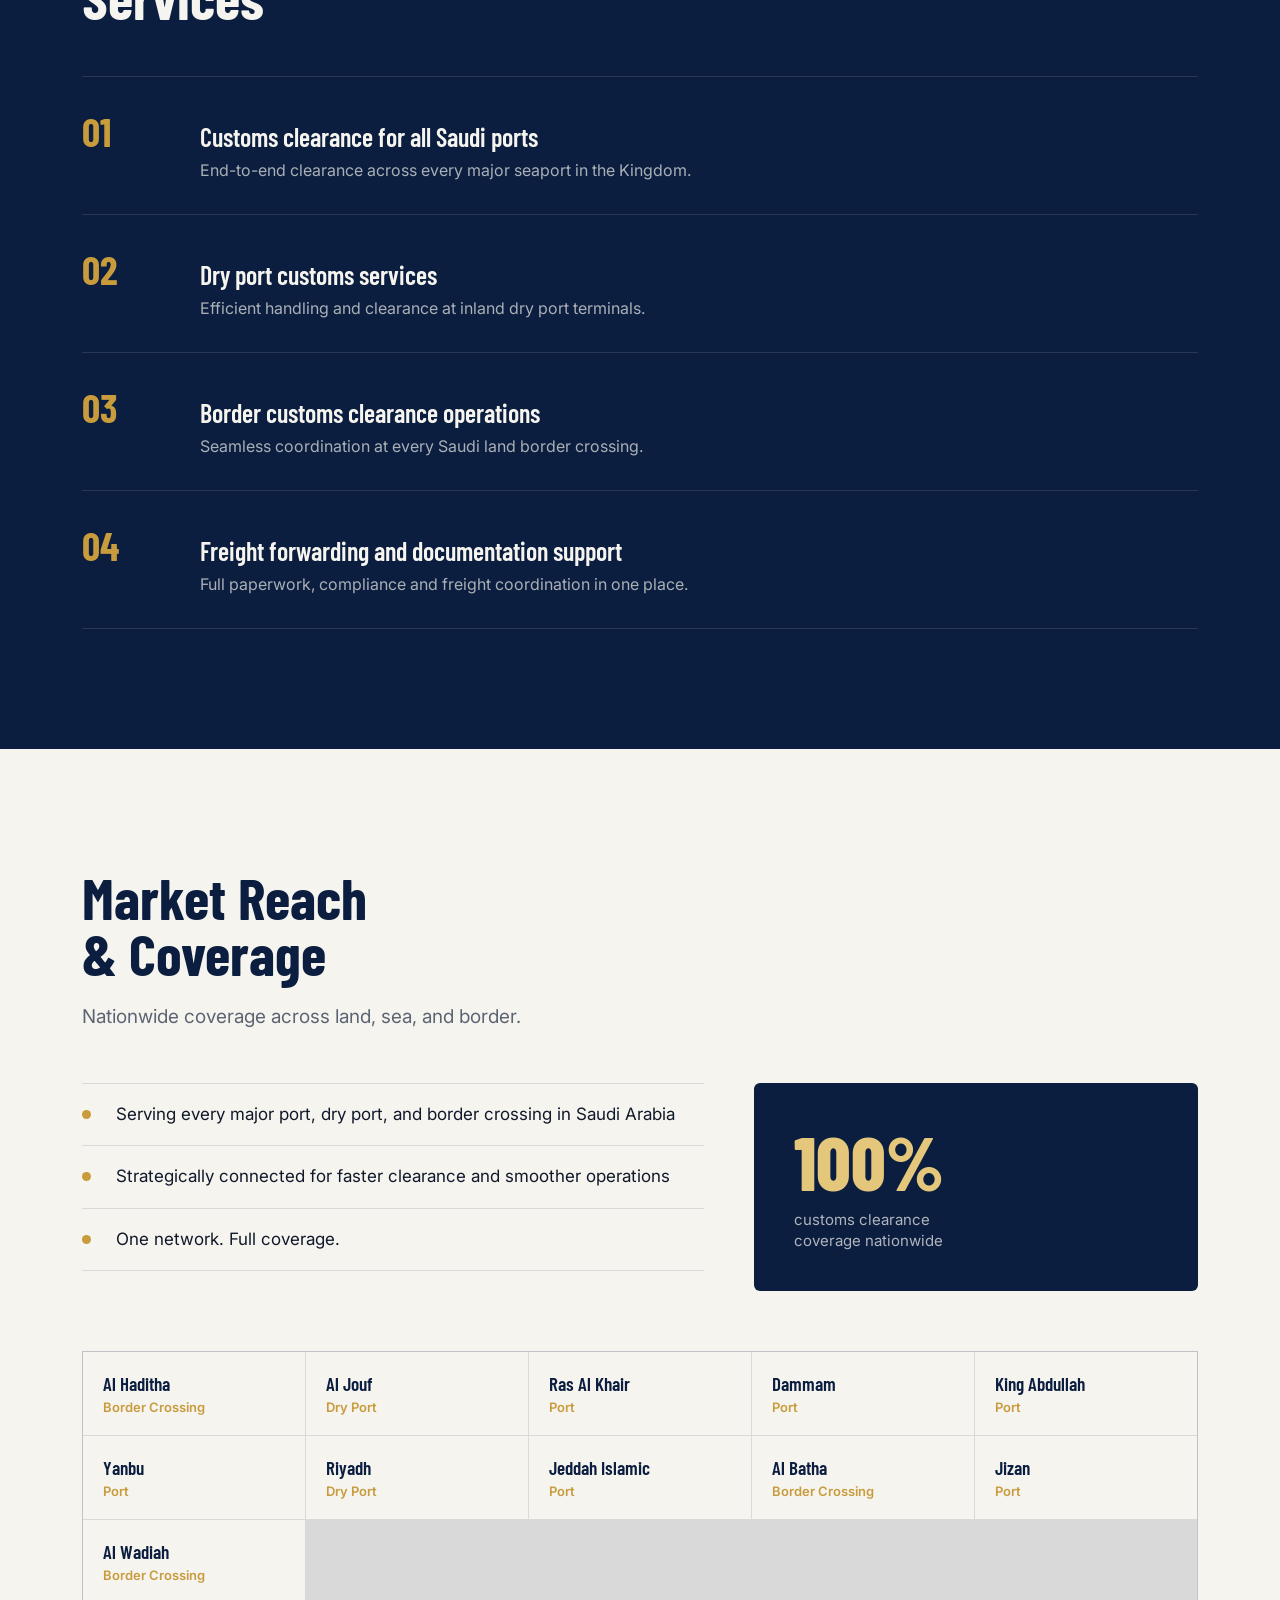
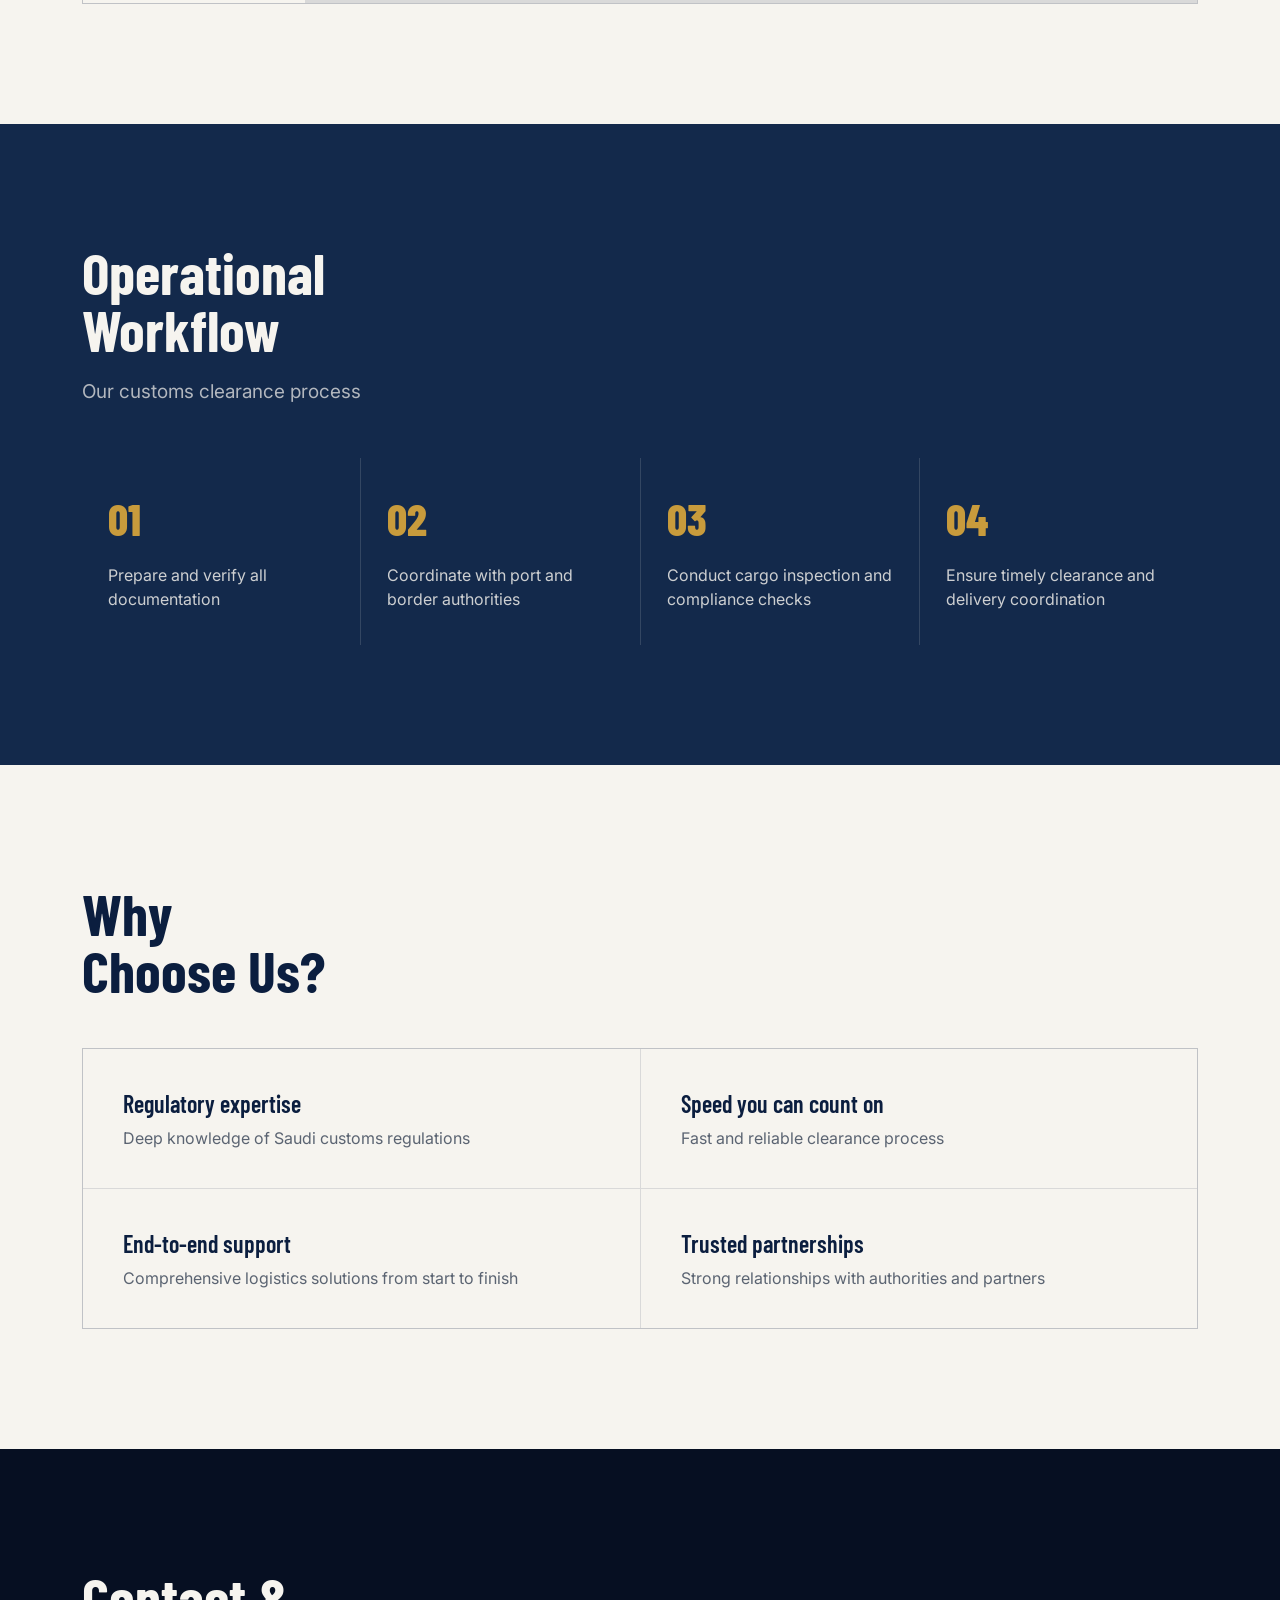
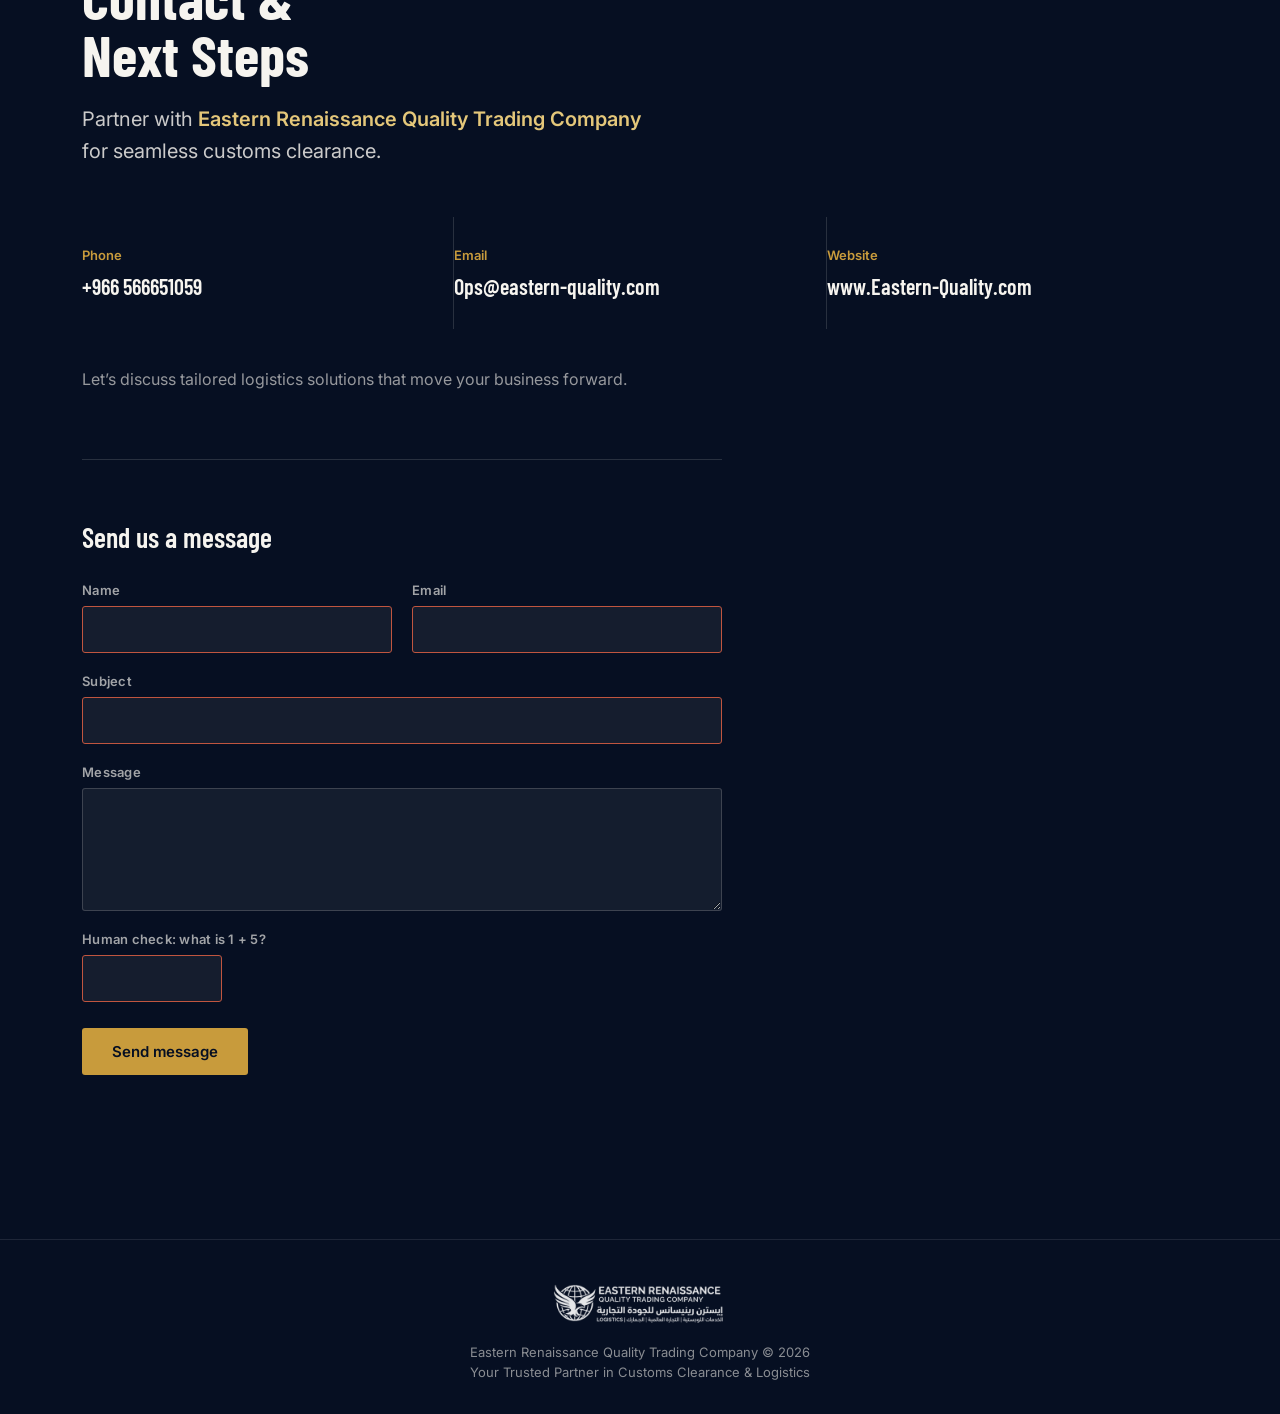
==== commit d94649d7: "Improve alt text for hero image Updated alt text for hero image to improve accessibility." ====
--- a/index.html
+++ b/index.html
@@ -55,7 +55,7 @@
   <!-- HERO -->
   <section class="hero" id="hero">
     <div class="hero-bg" aria-hidden="true">
-      <img class="hero-photo" src="assets/hero-bg.jpg" alt="" />
+      <img class="hero-photo" src="assets/hero-bg.jpg" alt="Cargo containers stacked at a busy sea port terminal" />
       <div class="hero-overlay"></div>
       <div class="hero-grid"></div>
     </div>
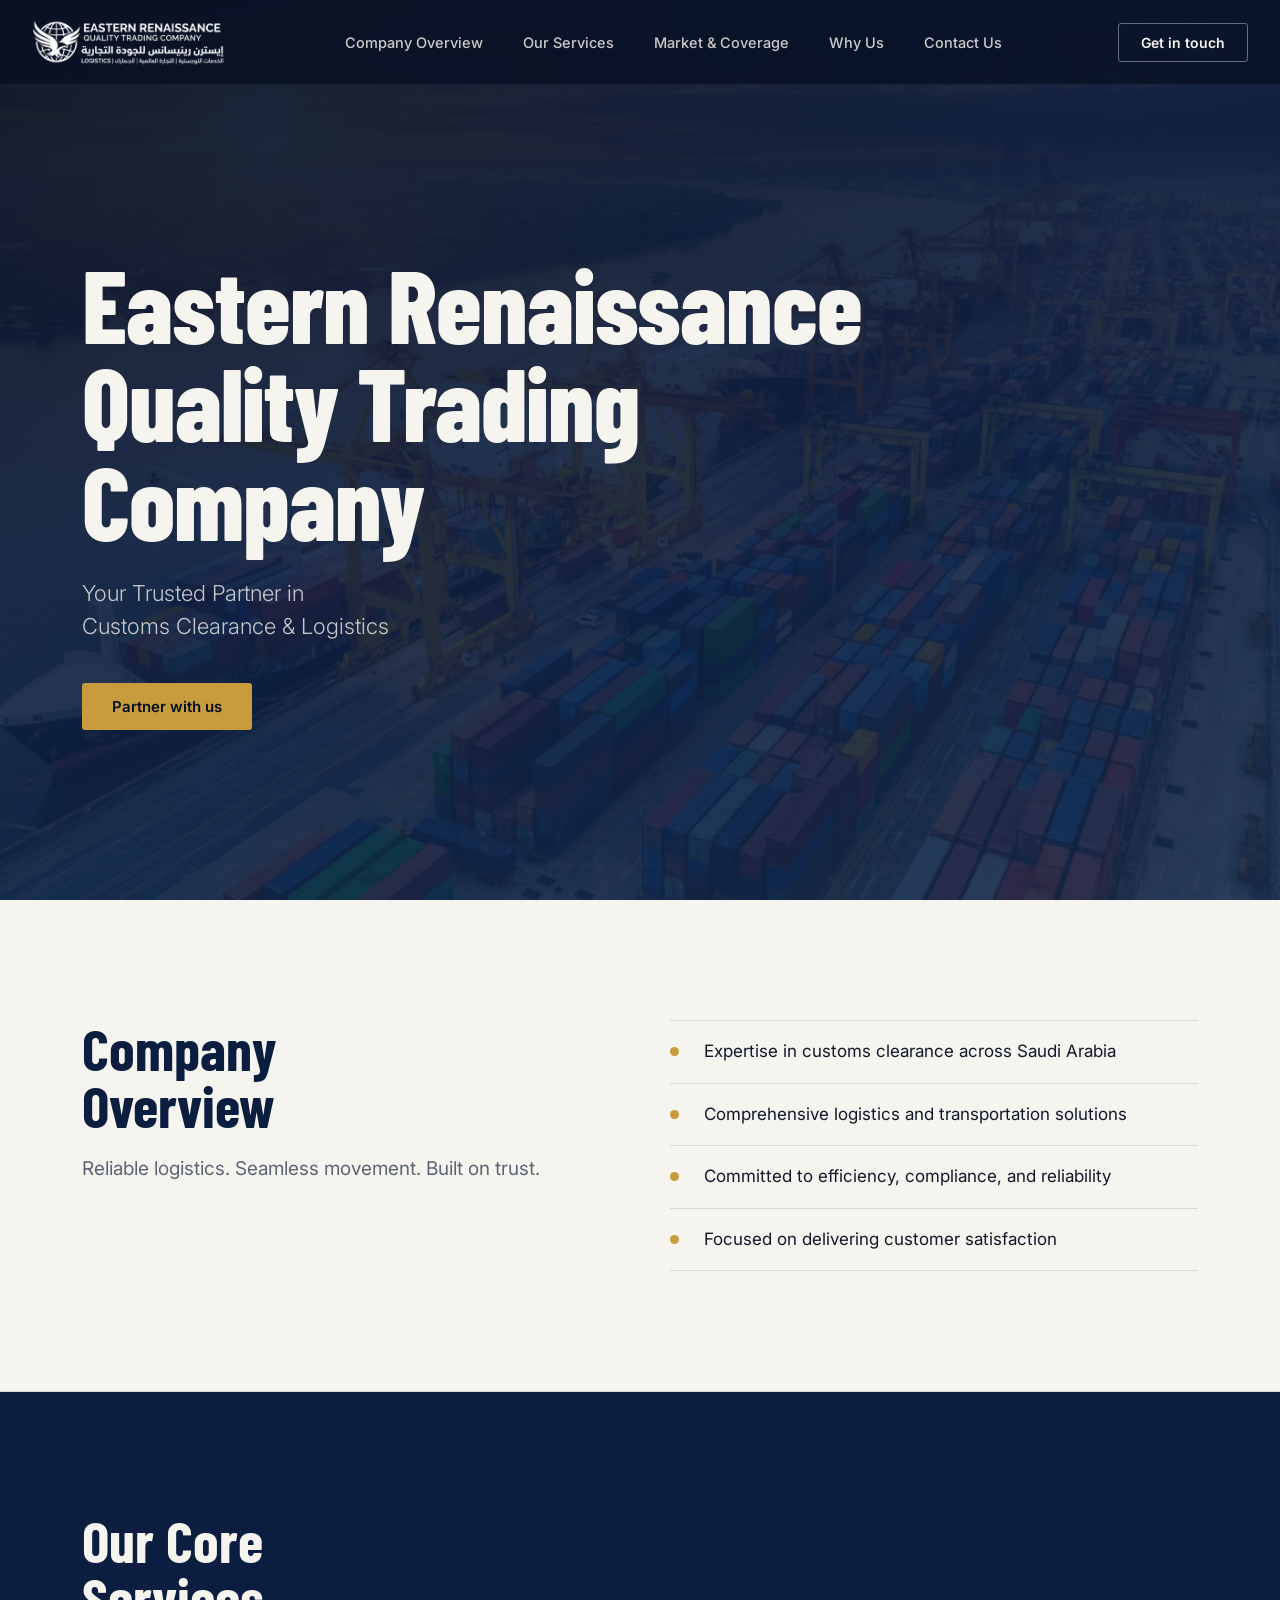
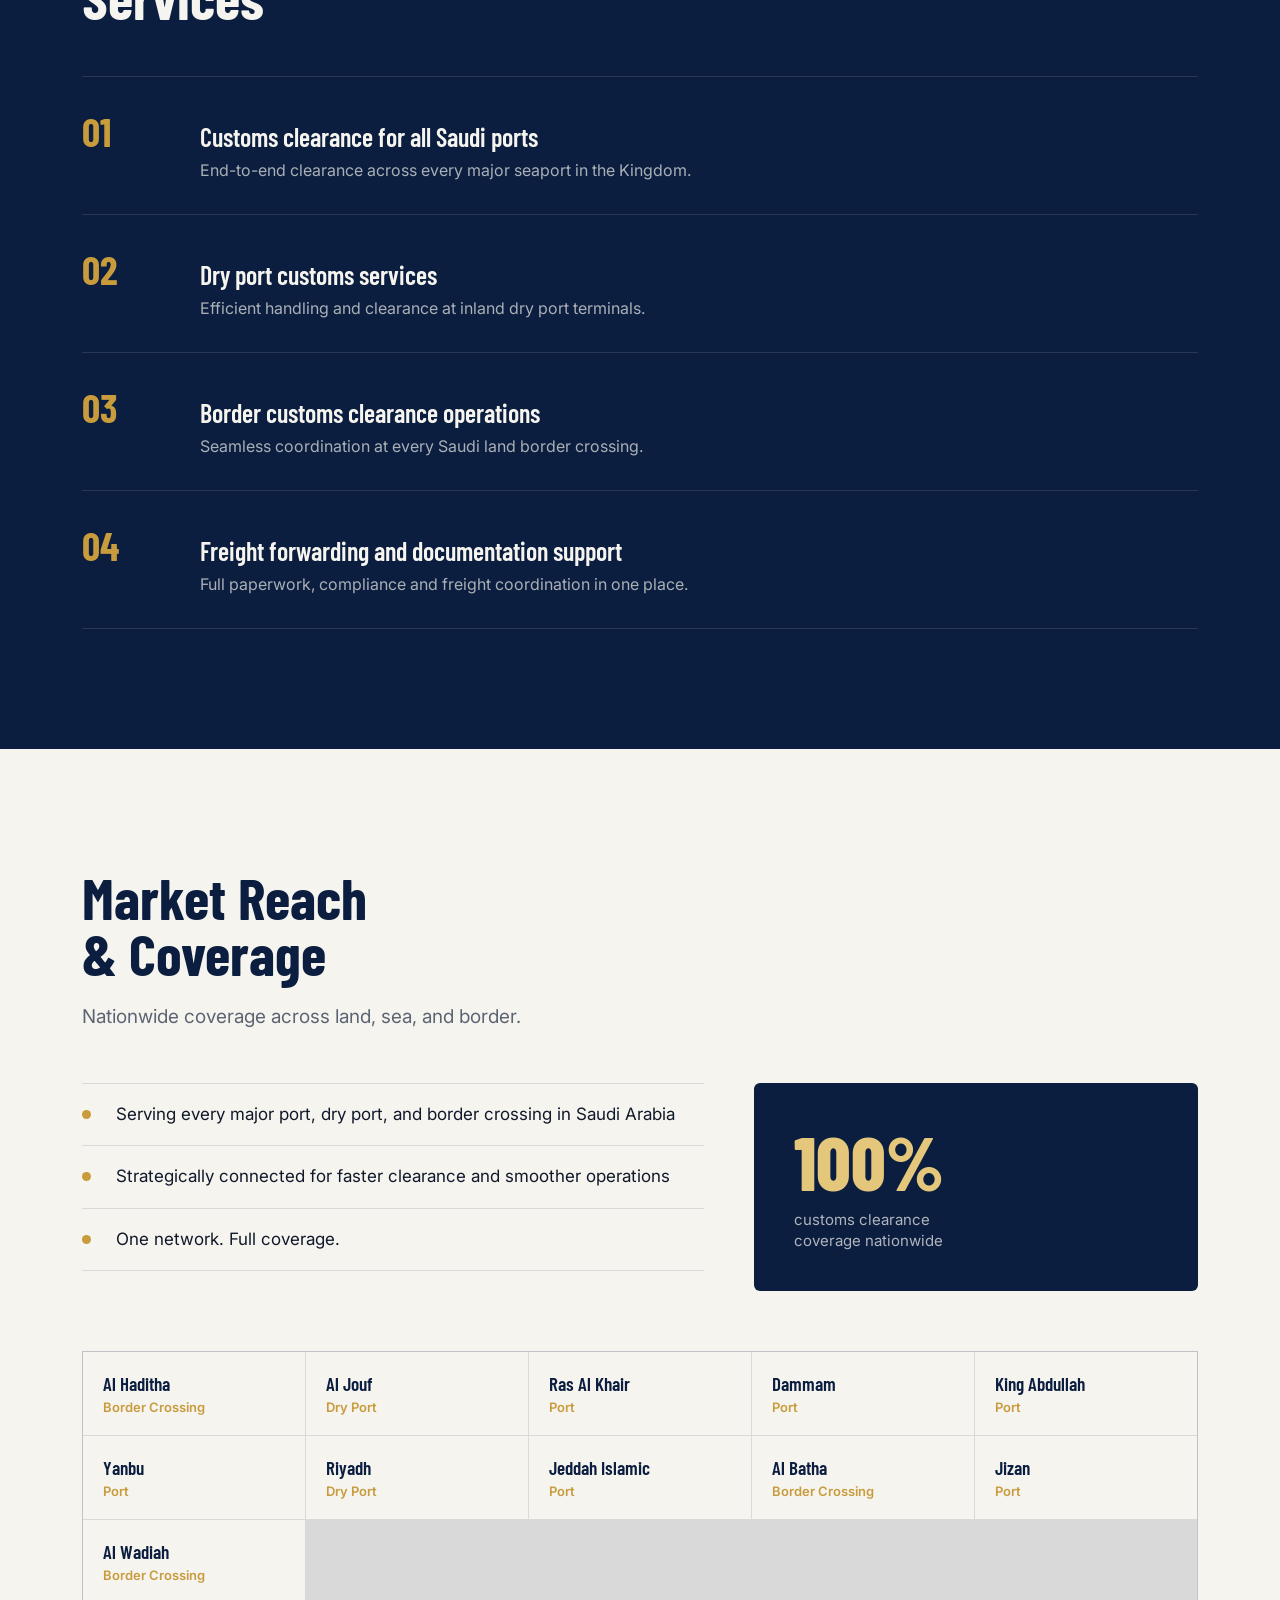
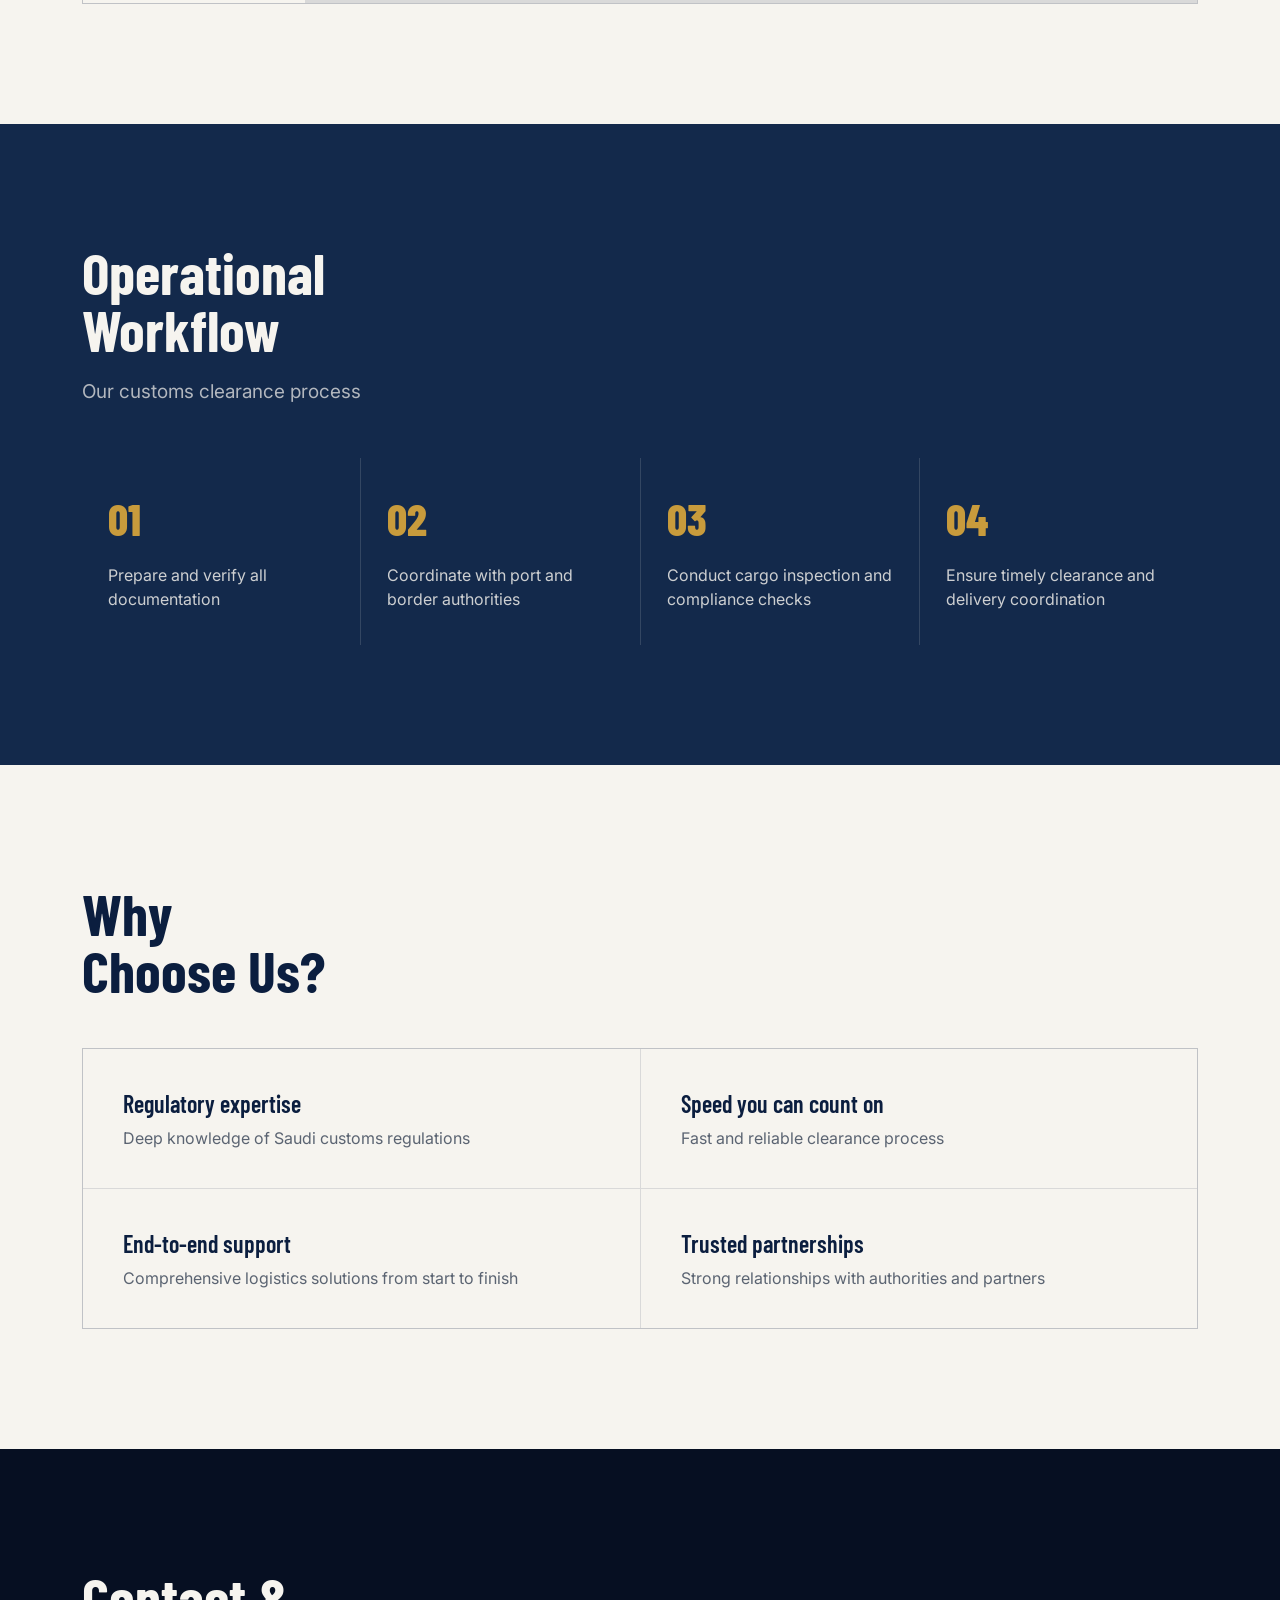
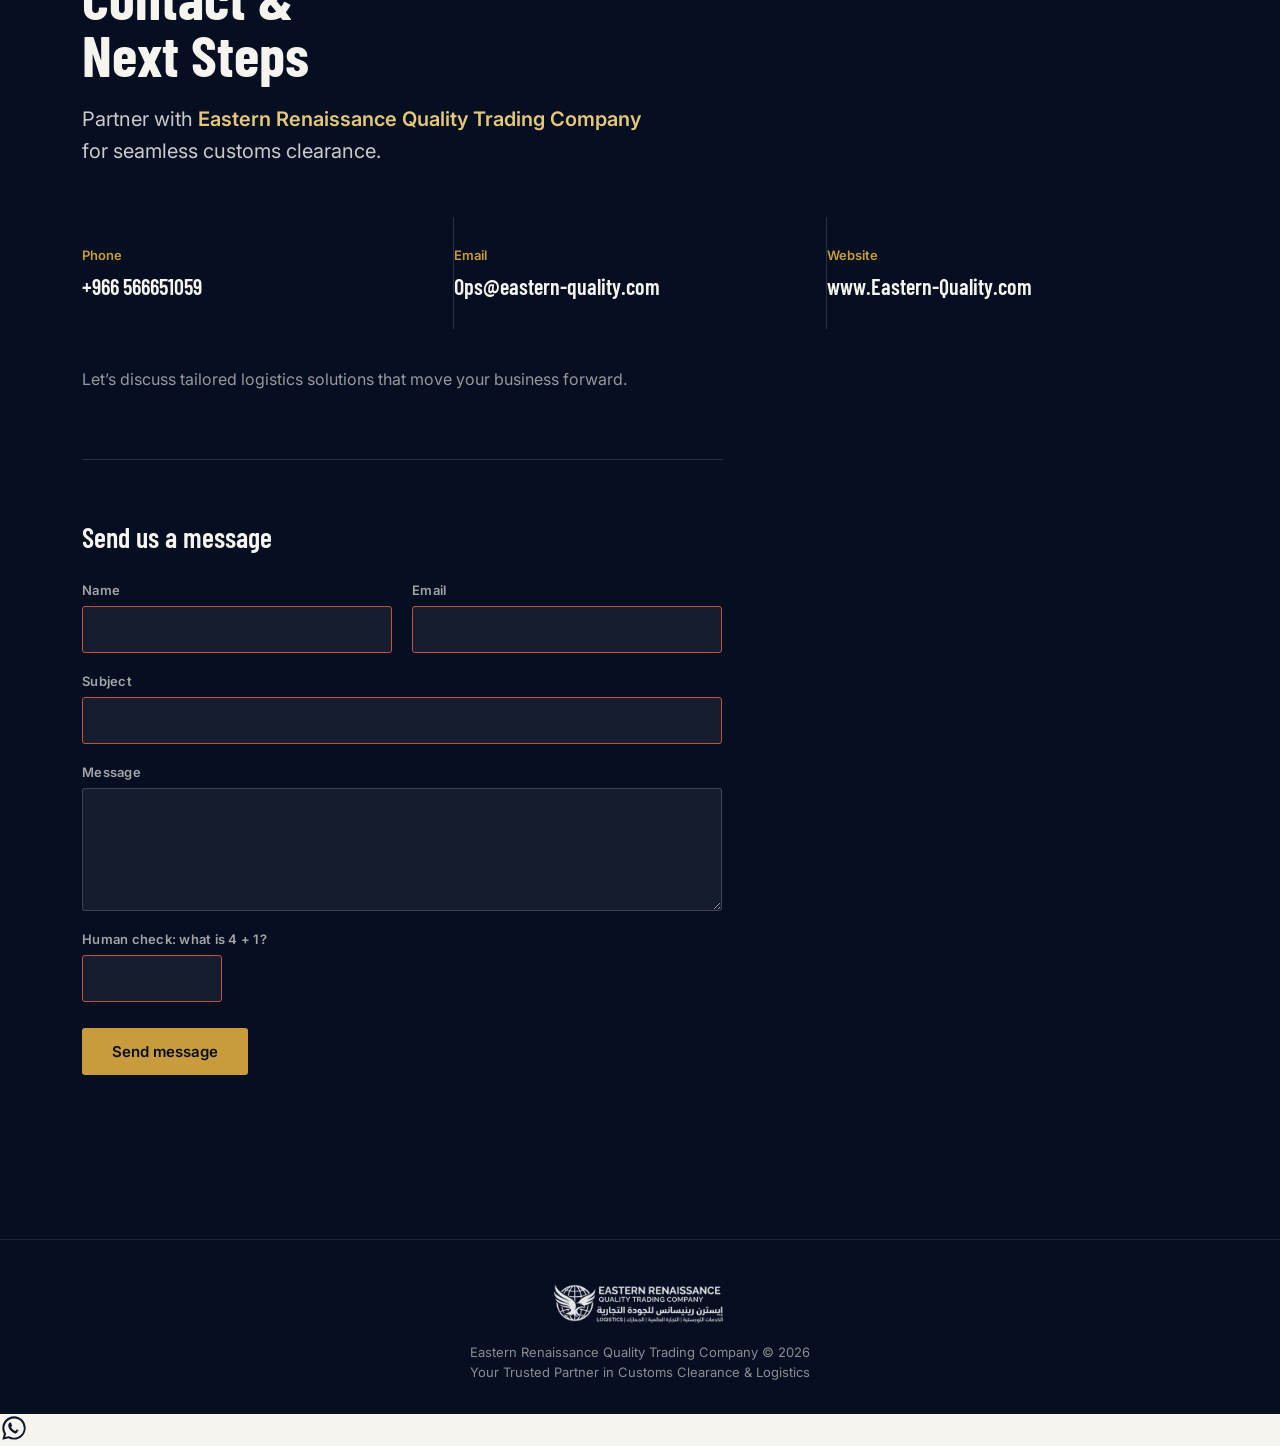
==== commit 67c93576: "Add WhatsApp chat link to footer Added a WhatsApp chat link with an SVG icon for user inquiries." ====
--- a/index.html
+++ b/index.html
@@ -299,6 +299,12 @@
   <p class="footer-sub">Your Trusted Partner in Customs Clearance &amp; Logistics</p>
 </footer>
 
+  <a class="whatsapp-float" href="https://wa.me/966566651059?text=Hello%20Eastern%20Renaissance%2C%20I%27d%20like%20to%20enquire%20about%20your%20services." target="_blank" rel="noopener" aria-label="Chat with us on WhatsApp">
+  <svg viewBox="0 0 32 32" width="28" height="28" fill="currentColor" aria-hidden="true">
+    <path d="M16.004 2.667c-7.36 0-13.333 5.973-13.333 13.333 0 2.35.615 4.65 1.784 6.671L2.667 29.333l6.83-1.76a13.27 13.27 0 0 0 6.507 1.66h.006c7.36 0 13.333-5.973 13.333-13.333S23.364 2.667 16.004 2.667Zm0 24.4h-.005a11.03 11.03 0 0 1-5.62-1.539l-.403-.24-4.053 1.045 1.083-3.95-.263-.406a11.03 11.03 0 0 1-1.702-5.897c0-6.11 4.97-11.08 11.086-11.08 2.962 0 5.746 1.153 7.84 3.248a11 11 0 0 1 3.243 7.84c-.003 6.11-4.973 11.079-11.086 11.079Zm6.076-8.297c-.333-.167-1.97-.972-2.275-1.083-.305-.111-.527-.167-.75.167-.222.333-.86 1.083-1.055 1.306-.194.222-.389.25-.722.083-.333-.167-1.406-.518-2.678-1.652-.99-.883-1.658-1.974-1.853-2.307-.194-.333-.02-.514.146-.68.15-.15.333-.389.5-.583.167-.194.222-.333.333-.556.111-.222.056-.417-.028-.583-.084-.167-.75-1.807-1.028-2.475-.27-.65-.545-.562-.75-.573a14 14 0 0 0-.639-.012.99.99 0 0 0-.722.334c-.25.25-.944 1.176-1.083 2.176-.14 1-.005 1.964.302 2.797.334.903 1.334 2.897 3.334 4.616 1.833 1.58 3.083 2.14 4.194 2.42.5.126.917.09 1.267-.126.389-.24 1.27-1.05 1.45-1.51.18-.46.18-.86.13-1.01-.05-.15-.25-.24-.583-.407Z"/>
+  </svg>
+</a>
+  
 <button class="back-to-top" id="backToTop" aria-label="Back to top">
   <svg viewBox="0 0 24 24" width="20" height="20" fill="none" stroke="currentColor" stroke-width="2.4" stroke-linecap="round" stroke-linejoin="round">
     <line x1="12" y1="19" x2="12" y2="5"></line>
